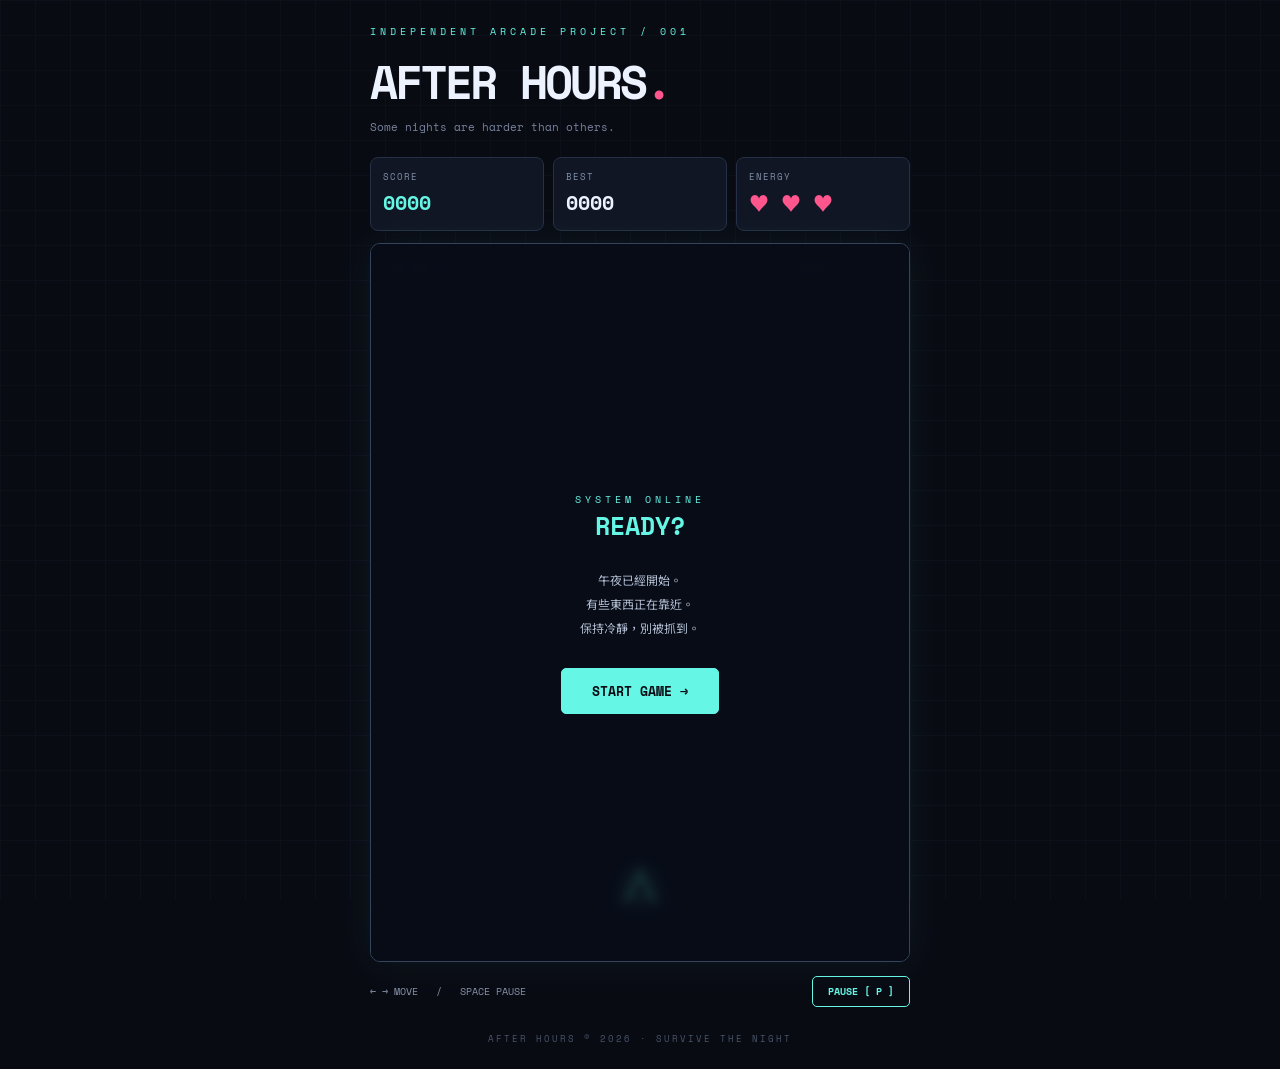
==== index.html @ e8868172 "Add files via upload" ====
<!DOCTYPE html>
<html lang="zh-TW">
<head>
<meta charset="UTF-8">
<meta name="viewport" content="width=device-width, initial-scale=1.0">
<title>AFTER HOURS</title>
<style>
@import url('https://fonts.googleapis.com/css2?family=Space+Mono:wght@400;700&family=Noto+Sans+TC:wght@400;700;900&display=swap');

:root {
  --bg: #090b13;
  --panel: #111624;
  --cyan: #66f6e5;
  --pink: #ff568e;
  --white: #edf2ff;
}

* { box-sizing: border-box; }

body {
  margin: 0;
  min-height: 100vh;
  background: var(--bg);
  color: var(--white);
  font-family: 'Space Mono', 'Noto Sans TC', monospace;
  display: flex;
  justify-content: center;
  align-items: center;
  overflow-x: hidden;
}

body::before {
  content: "";
  position: fixed;
  inset: 0;
  pointer-events: none;
  opacity: .15;
  background-image: linear-gradient(#26334a 1px, transparent 1px),
    linear-gradient(90deg, #26334a 1px, transparent 1px);
  background-size: 35px 35px;
}

.app {
  width: min(94%, 540px);
  padding: 24px 0;
  position: relative;
}

header { margin-bottom: 22px; }

.eyebrow {
  color: var(--cyan);
  font-size: 10px;
  letter-spacing: 4px;
}

h1 {
  font-size: clamp(30px, 8vw, 46px);
  margin: 8px 0 3px;
  letter-spacing: -3px;
}

.subtitle {
  color: #77839d;
  font-size: 11px;
}

.stats {
  display: grid;
  grid-template-columns: 1fr 1fr 1fr;
  gap: 9px;
  margin-bottom: 12px;
}

.stat {
  background: var(--panel);
  border: 1px solid #253047;
  padding: 12px;
  border-radius: 8px;
}

.stat small {
  display: block;
  color: #8190a8;
  font-size: 9px;
  letter-spacing: 1px;
}

.stat strong {
  display: block;
  font-size: 20px;
  margin-top: 5px;
}

#score { color: var(--cyan); }
#lives { color: var(--pink); }

.game-wrap {
  position: relative;
  border: 1px solid #35445d;
  border-radius: 10px;
  overflow: hidden;
  background: #0b1020;
  box-shadow: 0 0 40px #66f6e511;
}

canvas {
  display: block;
  width: 100%;
  height: auto;
  touch-action: none;
}

.overlay {
  position: absolute;
  inset: 0;
  background: #080c16dd;
  display: flex;
  flex-direction: column;
  align-items: center;
  justify-content: center;
  text-align: center;
  padding: 25px;
  backdrop-filter: blur(5px);
}

.overlay.hidden { display: none; }

.overlay h2 {
  font-size: 25px;
  margin: 0 0 12px;
  color: var(--cyan);
}

.overlay p {
  font-family: 'Noto Sans TC', sans-serif;
  font-size: 12px;
  line-height: 2;
  color: #b4bfd3;
  max-width: 300px;
}

button {
  border: 1px solid var(--cyan);
  color: var(--bg);
  background: var(--cyan);
  padding: 12px 30px;
  margin-top: 16px;
  border-radius: 5px;
  font-family: inherit;
  font-weight: bold;
  cursor: pointer;
  transition: .2s;
}

button:hover {
  background: transparent;
  color: var(--cyan);
}

.controls {
  display: flex;
  justify-content: space-between;
  align-items: center;
  margin-top: 14px;
  color: #8793a9;
  font-size: 10px;
}

#pause {
  margin: 0;
  padding: 7px 15px;
  font-size: 10px;
  background: transparent;
  color: var(--cyan);
}

.mobile-controls {
  display: none;
  gap: 12px;
  margin-top: 15px;
  justify-content: center;
}

.mobile-controls button {
  width: 75px;
  height: 48px;
  margin: 0;
  padding: 0;
  font-size: 20px;
  background: #151d2c;
  color: var(--cyan);
}

footer {
  text-align: center;
  color: #49546b;
  font-size: 9px;
  margin-top: 25px;
  letter-spacing: 2px;
}

@media(max-width: 600px) {
  .mobile-controls { display: flex; }
  .controls { font-size: 9px; }
}
</style>
</head>
<body>

<main class="app">
  <header>
    <div class="eyebrow">INDEPENDENT ARCADE PROJECT / 001</div>
    <h1>AFTER HOURS<span style="color:var(--pink)">.</span></h1>
    <div class="subtitle">Some nights are harder than others.</div>
  </header>

  <section class="stats">
    <div class="stat">
      <small>SCORE</small>
      <strong id="score">0000</strong>
    </div>
    <div class="stat">
      <small>BEST</small>
      <strong id="best">0000</strong>
    </div>
    <div class="stat">
      <small>ENERGY</small>
      <strong id="lives">♥ ♥ ♥</strong>
    </div>
  </section>

  <div class="game-wrap">
    <canvas id="game" width="480" height="640"></canvas>

    <div class="overlay" id="overlay">
      <div class="eyebrow">SYSTEM ONLINE</div>
      <h2 id="overlayTitle">READY?</h2>
      <p id="overlayText">
        午夜已經開始。<br>
        有些東西正在靠近。<br>
        保持冷靜，別被抓到。
      </p>
      <button id="startBtn">START GAME →</button>
    </div>
  </div>

  <div class="controls">
    <span>← → MOVE &nbsp; / &nbsp; SPACE PAUSE</span>
    <button id="pause">PAUSE [ P ]</button>
  </div>

  <div class="mobile-controls">
    <button id="left">←</button>
    <button id="right">→</button>
  </div>

  <footer>AFTER HOURS © 2026 · SURVIVE THE NIGHT</footer>
</main>

<script>
const canvas = document.getElementById("game");
const ctx = canvas.getContext("2d");

const W = canvas.width;
const H = canvas.height;

const $ = id => document.getElementById(id);

let player, objects, particles, score, lives;
let running = false;
let paused = false;
let gameOver = false;
let frame = 0;
let difficulty = 1;
let keys = {};
let lastTime = 0;
let animationId = null;

let best = Number(localStorage.getItem("afterHoursBest") || 0);
$("best").textContent = String(best).padStart(4, "0");

function reset() {
  player = {
    x: W / 2 - 17,
    y: H - 85,
    w: 34,
    h: 34,
    speed: 6
  };

  objects = [];
  particles = [];
  score = 0;
  lives = 3;
  frame = 0;
  difficulty = 1;
  gameOver = false;

  updateStats();
}

function updateStats() {
  $("score").textContent = String(score).padStart(4, "0");
  $("lives").textContent = "♥ ".repeat(lives).trim() || "—";
}

function random(min, max) {
  return Math.random() * (max - min) + min;
}

function spawn() {
  const size = random(18, 38);

  objects.push({
    x: random(5, W - size - 5),
    y: -size,
    w: size,
    h: size,
    speed: random(2.5, 4.5) * difficulty,
    type: Math.random() < 0.17 ? "good" : "bad",
    rotation: random(0, Math.PI * 2),
    spin: random(-0.04, 0.04)
  });
}

function drawBackground() {
  ctx.fillStyle = "#0b1020";
  ctx.fillRect(0, 0, W, H);

  // Stars
  for (let i = 0; i < 60; i++) {
    const x = (i * 97) % W;
    const y = (i * 173 + frame * 0.35) % H;

    ctx.fillStyle = i % 3 === 0 ? "#66f6e566" : "#ffffff30";
    ctx.fillRect(x, y, 2, 2);
  }

  // Horizon
  ctx.strokeStyle = "#26344e";
  ctx.lineWidth = 1;
  ctx.beginPath();
  ctx.moveTo(0, H - 48);
  ctx.lineTo(W, H - 48);
  ctx.stroke();

  ctx.fillStyle = "#26344e";
  ctx.font = "10px monospace";
  ctx.fillText("SECTOR 07", 15, 25);
  ctx.fillText("NIGHT " + Math.floor(frame / 600 + 1), W - 100, 25);
}

function drawPlayer() {
  const x = player.x;
  const y = player.y;

  ctx.save();
  ctx.shadowBlur = 20;
  ctx.shadowColor = "#66f6e5";

  ctx.fillStyle = "#66f6e5";
  ctx.beginPath();
  ctx.moveTo(x + player.w / 2, y);
  ctx.lineTo(x + player.w, y + player.h);
  ctx.lineTo(x + player.w / 2, y + player.h - 9);
  ctx.lineTo(x, y + player.h);
  ctx.closePath();
  ctx.fill();

  ctx.shadowBlur = 0;
  ctx.fillStyle = "#0b1020";
  ctx.fillRect(x + 13, y + 18, 8, 7);

  ctx.restore();
}

function drawObjects() {
  for (const o of objects) {
    ctx.save();
    ctx.translate(o.x + o.w / 2, o.y + o.h / 2);
    ctx.rotate(o.rotation);

    if (o.type === "good") {
      ctx.shadowBlur = 18;
      ctx.shadowColor = "#66f6e5";
      ctx.fillStyle = "#66f6e5";
      ctx.fillRect(-o.w / 2, -o.h / 2, o.w, o.h);
      ctx.fillStyle = "#0b1020";
      ctx.font = "bold 16px monospace";
      ctx.textAlign = "center";
      ctx.textBaseline = "middle";
      ctx.fillText("+", 0, 0);
    } else {
      ctx.shadowBlur = 15;
      ctx.shadowColor = "#ff568e";
      ctx.fillStyle = "#ff568e";
      ctx.beginPath();
      ctx.moveTo(0, -o.h / 2);
      ctx.lineTo(o.w / 2, 0);
      ctx.lineTo(0, o.h / 2);
      ctx.lineTo(-o.w / 2, 0);
      ctx.closePath();
      ctx.fill();
    }

    ctx.restore();
  }
}

function collision(a, b) {
  const padding = 5;
  return (
    a.x + padding < b.x + b.w &&
    a.x + a.w - padding > b.x &&
    a.y + padding < b.y + b.h &&
    a.y + a.h - padding > b.y
  );
}

function burst(x, y, color) {
  for (let i = 0; i < 12; i++) {
    particles.push({
      x, y,
      vx: random(-3, 3),
      vy: random(-3, 3),
      life: 30,
      color
    });
  }
}

function drawParticles() {
  for (let i = particles.length - 1; i >= 0; i--) {
    const p = particles[i];

    p.x += p.vx;
    p.y += p.vy;
    p.life--;

    ctx.globalAlpha = Math.max(0, p.life / 30);
    ctx.fillStyle = p.color;
    ctx.fillRect(p.x, p.y, 4, 4);
    ctx.globalAlpha = 1;

    if (p.life <= 0) particles.splice(i, 1);
  }
}

function endGame() {
  running = false;
  gameOver = true;

  if (score > best) {
    best = score;
    localStorage.setItem("afterHoursBest", best);
    $("best").textContent = String(best).padStart(4, "0");
  }

  $("overlayTitle").textContent = "NIGHT OVER";
  $("overlayText").innerHTML =
    `FINAL SCORE: <strong style="color:#66f6e5">${score}</strong><br>
     ${score >= best ? "A new record has been recorded." : "The night remembers everything."}`;

  $("startBtn").textContent = "TRY AGAIN →";
  $("overlay").classList.remove("hidden");
}

function update() {
  if (!running || paused) return;

  frame++;
  difficulty = 1 + Math.min(frame / 1800, 2.5);

  if (keys.ArrowLeft || keys.a) {
    player.x -= player.speed;
  }

  if (keys.ArrowRight || keys.d) {
    player.x += player.speed;
  }

  player.x = Math.max(0, Math.min(W - player.w, player.x));

  const spawnRate = Math.max(16, 48 - Math.floor(difficulty * 8));
  if (frame % spawnRate === 0) spawn();

  for (let i = objects.length - 1; i >= 0; i--) {
    const o = objects[i];

    o.y += o.speed;
    o.rotation += o.spin;

    if (collision(player, o)) {
      burst(o.x + o.w / 2, o.y + o.h / 2,
        o.type === "good" ? "#66f6e5" : "#ff568e");

      if (o.type === "good") {
        score += 50;
      } else {
        lives--;
      }

      objects.splice(i, 1);
      updateStats();

      if (lives <= 0) {
        endGame();
        return;
      }
      continue;
    }

    if (o.y > H + 50) {
      objects.splice(i, 1);
      if (o.type === "bad") score += 10;
      updateStats();
    }
  }
}

function render() {
  drawBackground();
  drawObjects();
  drawPlayer();
  drawParticles();
}

function loop(timestamp) {
  if (!running) return;

  const dt = Math.min(timestamp - lastTime, 40);
  lastTime = timestamp;

  // Frame-based game with stable refresh behavior
  if (!paused && dt >= 0) update();
  render();

  animationId = requestAnimationFrame(loop);
}

function start() {
  cancelAnimationFrame(animationId);
  reset();

  running = true;
  paused = false;

  $("pause").textContent = "PAUSE [ P ]";
  $("overlay").classList.add("hidden");

  lastTime = performance.now();
  animationId = requestAnimationFrame(loop);
}

function togglePause() {
  if (!running || gameOver) return;

  paused = !paused;
  $("pause").textContent = paused ? "RESUME [ P ]" : "PAUSE [ P ]";

  if (paused) {
    $("overlayTitle").textContent = "PAUSED";
    $("overlayText").textContent = "Take a breath. The night can wait.";
    $("startBtn").textContent = "RESUME →";
    $("overlay").classList.remove("hidden");
  } else {
    $("overlay").classList.add("hidden");
  }
}

$("startBtn").addEventListener("click", () => {
  if (paused && !gameOver) {
    paused = false;
    $("pause").textContent = "PAUSE [ P ]";
    $("overlay").classList.add("hidden");
  } else {
    start();
  }
});

$("pause").addEventListener("click", togglePause);

document.addEventListener("keydown", e => {
  if (["ArrowLeft", "ArrowRight", " "].includes(e.key)) {
    e.preventDefault();
  }

  keys[e.key] = true;

  if (e.key === " " || e.key.toLowerCase() === "p") {
    if (!e.repeat) togglePause();
  }
});

document.addEventListener("keyup", e => {
  keys[e.key] = false;
});

function mobileMove(key, value) {
  keys[key] = value;
}

$("left").addEventListener("pointerdown", () => mobileMove("ArrowLeft", true));
$("left").addEventListener("pointerup", () => mobileMove("ArrowLeft", false));
$("left").addEventListener("pointerleave", () => mobileMove("ArrowLeft", false));
$("left").addEventListener("pointercancel", () => mobileMove("ArrowLeft", false));

$("right").addEventListener("pointerdown", () => mobileMove("ArrowRight", true));
$("right").addEventListener("pointerup", () => mobileMove("ArrowRight", false));
$("right").addEventListener("pointerleave", () => mobileMove("ArrowRight", false));
$("right").addEventListener("pointercancel", () => mobileMove("ArrowRight", false));

let pointerDown = false;

canvas.addEventListener("pointerdown", e => {
  pointerDown = true;
  canvas.setPointerCapture(e.pointerId);
  moveToPointer(e);
});

canvas.addEventListener("pointermove", e => {
  if (pointerDown && running && !paused) moveToPointer(e);
});

canvas.addEventListener("pointerup", () => pointerDown = false);
canvas.addEventListener("pointercancel", () => pointerDown = false);

function moveToPointer(e) {
  const rect = canvas.getBoundingClientRect();
  const x = (e.clientX - rect.left) / rect.width * W;
  player.x = Math.max(0, Math.min(W - player.w, x - player.w / 2));
}

// Initial screen
reset();
render();
</script>
</body>
</html>
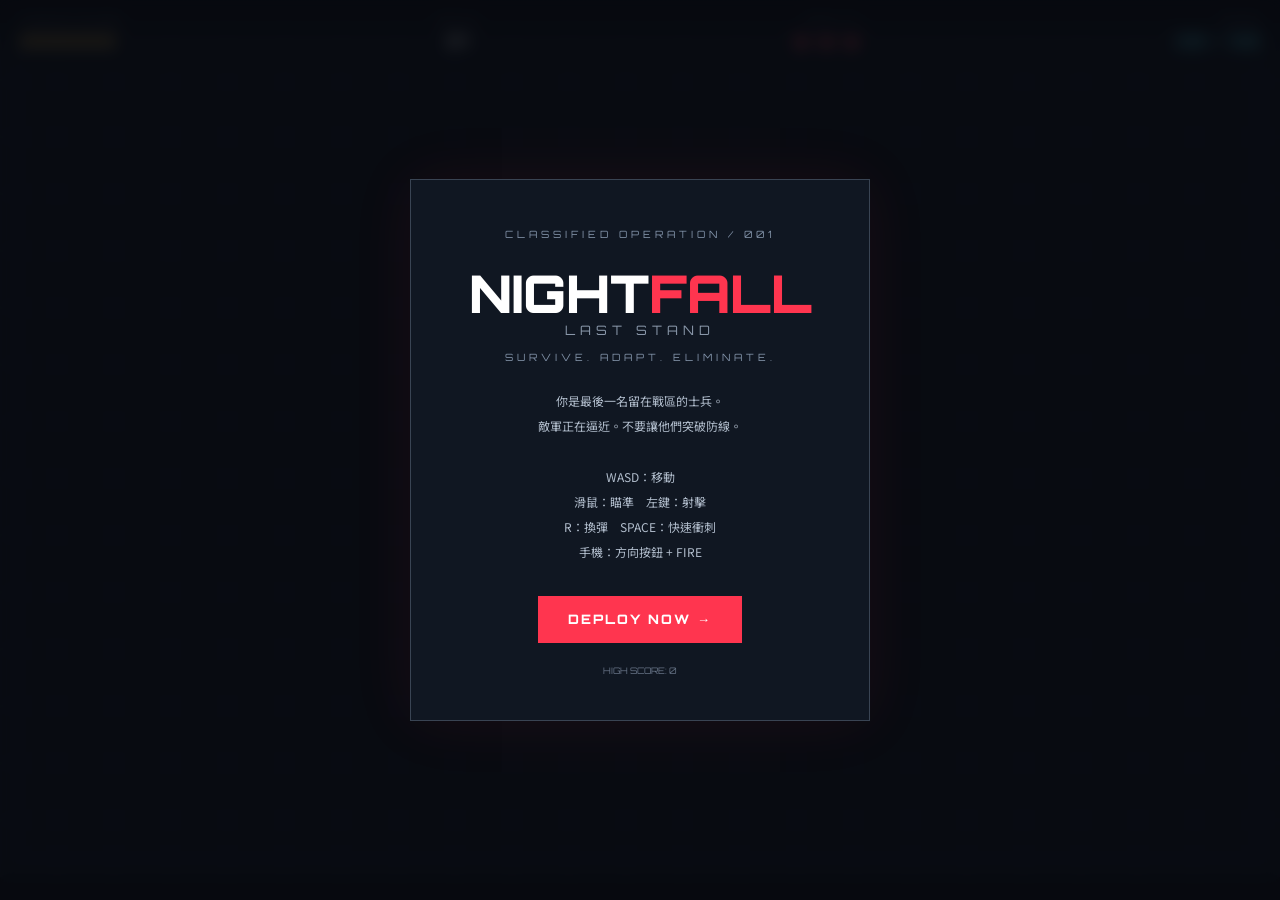
==== commit 758c5061: "Update print statement from 'Hello' to 'Goodbye'" ====
--- a/index.html
+++ b/index.html
@@ -3,639 +3,770 @@
 <html lang="zh-TW">
 <head>
 <meta charset="UTF-8">
-<meta name="viewport" content="width=device-width, initial-scale=1.0">
-<title>AFTER HOURS</title>
+<meta name="viewport" content="width=device-width, initial-scale=1, maximum-scale=1, user-scalable=no">
+<title>NIGHTFALL: LAST STAND</title>
 <style>
-@import url('https://fonts.googleapis.com/css2?family=Space+Mono:wght@400;700&family=Noto+Sans+TC:wght@400;700;900&display=swap');
+@import url('https://fonts.googleapis.com/css2?family=Orbitron:wght@400;600;800;900&family=Noto+Sans+TC:wght@400;700;900&display=swap');
 
 :root {
-  --bg: #090b13;
-  --panel: #111624;
-  --cyan: #66f6e5;
-  --pink: #ff568e;
-  --white: #edf2ff;
-}
-
-* { box-sizing: border-box; }
-
+  --red:#ff354f;
+  --gold:#ffc857;
+  --cyan:#55eaff;
+  --bg:#090c12;
+}
+* {box-sizing:border-box}
 body {
-  margin: 0;
-  min-height: 100vh;
-  background: var(--bg);
-  color: var(--white);
-  font-family: 'Space Mono', 'Noto Sans TC', monospace;
-  display: flex;
-  justify-content: center;
-  align-items: center;
-  overflow-x: hidden;
-}
-
-body::before {
-  content: "";
-  position: fixed;
-  inset: 0;
-  pointer-events: none;
-  opacity: .15;
-  background-image: linear-gradient(#26334a 1px, transparent 1px),
-    linear-gradient(90deg, #26334a 1px, transparent 1px);
-  background-size: 35px 35px;
-}
-
-.app {
-  width: min(94%, 540px);
-  padding: 24px 0;
-  position: relative;
-}
-
-header { margin-bottom: 22px; }
-
-.eyebrow {
-  color: var(--cyan);
-  font-size: 10px;
-  letter-spacing: 4px;
-}
-
-h1 {
-  font-size: clamp(30px, 8vw, 46px);
-  margin: 8px 0 3px;
-  letter-spacing: -3px;
-}
-
-.subtitle {
-  color: #77839d;
-  font-size: 11px;
-}
-
-.stats {
-  display: grid;
-  grid-template-columns: 1fr 1fr 1fr;
-  gap: 9px;
-  margin-bottom: 12px;
-}
-
-.stat {
-  background: var(--panel);
-  border: 1px solid #253047;
-  padding: 12px;
-  border-radius: 8px;
-}
-
-.stat small {
-  display: block;
-  color: #8190a8;
-  font-size: 9px;
-  letter-spacing: 1px;
-}
-
-.stat strong {
-  display: block;
-  font-size: 20px;
-  margin-top: 5px;
-}
-
-#score { color: var(--cyan); }
-#lives { color: var(--pink); }
-
-.game-wrap {
-  position: relative;
-  border: 1px solid #35445d;
-  border-radius: 10px;
-  overflow: hidden;
-  background: #0b1020;
-  box-shadow: 0 0 40px #66f6e511;
-}
-
+  margin:0;background:var(--bg);color:white;
+  font-family:Orbitron,'Noto Sans TC',sans-serif;
+  overflow:hidden;user-select:none;
+}
+#game {
+  position:relative;width:100vw;height:100dvh;
+  display:flex;align-items:center;justify-content:center;
+}
 canvas {
-  display: block;
-  width: 100%;
-  height: auto;
-  touch-action: none;
-}
-
-.overlay {
-  position: absolute;
-  inset: 0;
-  background: #080c16dd;
-  display: flex;
-  flex-direction: column;
-  align-items: center;
-  justify-content: center;
-  text-align: center;
-  padding: 25px;
-  backdrop-filter: blur(5px);
-}
-
-.overlay.hidden { display: none; }
-
-.overlay h2 {
-  font-size: 25px;
-  margin: 0 0 12px;
-  color: var(--cyan);
-}
-
-.overlay p {
-  font-family: 'Noto Sans TC', sans-serif;
-  font-size: 12px;
-  line-height: 2;
-  color: #b4bfd3;
-  max-width: 300px;
-}
-
+  width:min(100vw,150vh);
+  height:auto;max-height:100dvh;
+  aspect-ratio:3/2;
+  background:#111923;
+  cursor:crosshair;
+  touch-action:none;
+}
+#hud {
+  position:absolute;top:0;left:50%;
+  transform:translateX(-50%);
+  width:min(100vw,150vh);
+  padding:14px 20px;
+  display:flex;justify-content:space-between;
+  pointer-events:none;
+  background:linear-gradient(#080b12dd,transparent);
+}
+.hudbox {display:flex;flex-direction:column;gap:4px}
+.hudbox small {font-size:9px;color:#8997a9;letter-spacing:2px}
+.hudbox strong {font-size:19px}
+#score {color:var(--gold)}
+#health {color:#ff526a}
+#ammo {color:var(--cyan)}
+#bossbar {
+  display:none;position:absolute;top:85px;left:50%;
+  transform:translateX(-50%);width:min(60%,450px);
+}
+#bossbar small {font-size:10px;color:var(--red)}
+.bar {height:8px;background:#30313b;margin-top:6px}
+#bossfill {height:100%;background:var(--red);width:100%;transition:width .1s}
+#toast {
+  position:absolute;top:24%;left:50%;transform:translateX(-50%);
+  font-size:clamp(16px,3vw,25px);font-weight:900;
+  color:var(--gold);text-shadow:0 0 20px #ffb52d;
+  pointer-events:none;text-align:center;white-space:nowrap;
+}
+#overlay {
+  position:absolute;inset:0;display:flex;
+  align-items:center;justify-content:center;
+  background:#070a10dd;backdrop-filter:blur(8px);
+  padding:20px;
+}
+#overlay.hidden {display:none}
+.panel {
+  width:min(460px,95%);text-align:center;
+  border:1px solid #394453;background:#101722;
+  padding:35px 25px;box-shadow:0 0 60px #ff354f13;
+}
+.logo {font-size:clamp(28px,7vw,52px);font-weight:900;line-height:1.1}
+.logo span {color:var(--red)}
+.tag {color:#8293a9;font-size:10px;letter-spacing:4px;margin:13px 0 25px}
+.desc {
+  font-family:'Noto Sans TC',sans-serif;
+  color:#b1bdcc;font-size:12px;line-height:2.1;
+}
 button {
-  border: 1px solid var(--cyan);
-  color: var(--bg);
-  background: var(--cyan);
-  padding: 12px 30px;
-  margin-top: 16px;
-  border-radius: 5px;
-  font-family: inherit;
-  font-weight: bold;
-  cursor: pointer;
-  transition: .2s;
-}
-
-button:hover {
-  background: transparent;
-  color: var(--cyan);
-}
-
-.controls {
-  display: flex;
-  justify-content: space-between;
-  align-items: center;
-  margin-top: 14px;
-  color: #8793a9;
-  font-size: 10px;
-}
-
-#pause {
-  margin: 0;
-  padding: 7px 15px;
-  font-size: 10px;
-  background: transparent;
-  color: var(--cyan);
-}
-
-.mobile-controls {
-  display: none;
-  gap: 12px;
-  margin-top: 15px;
-  justify-content: center;
-}
-
-.mobile-controls button {
-  width: 75px;
-  height: 48px;
-  margin: 0;
-  padding: 0;
-  font-size: 20px;
-  background: #151d2c;
-  color: var(--cyan);
-}
-
-footer {
-  text-align: center;
-  color: #49546b;
-  font-size: 9px;
-  margin-top: 25px;
-  letter-spacing: 2px;
-}
-
-@media(max-width: 600px) {
-  .mobile-controls { display: flex; }
-  .controls { font-size: 9px; }
+  background:var(--red);color:white;border:0;
+  padding:15px 30px;margin-top:20px;
+  font:800 13px Orbitron;letter-spacing:2px;
+  cursor:pointer;transition:.2s;
+}
+button:hover {background:white;color:#111;transform:scale(1.04)}
+#touch {
+  display:none;position:absolute;bottom:18px;
+  left:0;right:0;justify-content:space-between;
+  padding:0 22px;pointer-events:none;
+}
+.pad {display:grid;grid-template-columns:repeat(3,44px);gap:4px;pointer-events:auto}
+.pad button,.fire {
+  width:44px;height:44px;padding:0;margin:0;
+  background:#263342cc;border:1px solid #647386;
+  color:white;font-size:17px;touch-action:none;
+}
+.fire {width:66px;height:66px;border-radius:50%;background:#e52d49cc}
+@media(pointer:coarse) {
+  #touch {display:flex}
+  canvas {cursor:default}
 }
 </style>
 </head>
 <body>
-
-<main class="app">
-  <header>
-    <div class="eyebrow">INDEPENDENT ARCADE PROJECT / 001</div>
-    <h1>AFTER HOURS<span style="color:var(--pink)">.</span></h1>
-    <div class="subtitle">Some nights are harder than others.</div>
-  </header>
-
-  <section class="stats">
-    <div class="stat">
-      <small>SCORE</small>
-      <strong id="score">0000</strong>
-    </div>
-    <div class="stat">
-      <small>BEST</small>
-      <strong id="best">0000</strong>
-    </div>
-    <div class="stat">
-      <small>ENERGY</small>
-      <strong id="lives">♥ ♥ ♥</strong>
-    </div>
-  </section>
-
-  <div class="game-wrap">
-    <canvas id="game" width="480" height="640"></canvas>
-
-    <div class="overlay" id="overlay">
-      <div class="eyebrow">SYSTEM ONLINE</div>
-      <h2 id="overlayTitle">READY?</h2>
-      <p id="overlayText">
-        午夜已經開始。<br>
-        有些東西正在靠近。<br>
-        保持冷靜，別被抓到。
-      </p>
-      <button id="startBtn">START GAME →</button>
-    </div>
+<div id="game">
+<canvas id="c" width="900" height="600"></canvas>
+
+<div id="hud">
+  <div class="hudbox">
+    <small>MISSION SCORE</small>
+    <strong id="score">000000</strong>
   </div>
-
-  <div class="controls">
-    <span>← → MOVE &nbsp; / &nbsp; SPACE PAUSE</span>
-    <button id="pause">PAUSE [ P ]</button>
+  <div class="hudbox" style="text-align:center">
+    <small>WAVE</small>
+    <strong id="wave">01</strong>
   </div>
-
-  <div class="mobile-controls">
-    <button id="left">←</button>
-    <button id="right">→</button>
+  <div class="hudbox" style="text-align:right">
+    <small>HEALTH</small>
+    <strong id="health">♥ ♥ ♥</strong>
   </div>
-
-  <footer>AFTER HOURS © 2026 · SURVIVE THE NIGHT</footer>
-</main>
+  <div class="hudbox" style="text-align:right">
+    <small>AMMO</small>
+    <strong id="ammo">30 / 30</strong>
+  </div>
+</div>
+
+<div id="bossbar">
+  <small id="bossname">BOSS</small>
+  <div class="bar"><div id="bossfill"></div></div>
+</div>
+<div id="toast"></div>
+
+<div id="touch">
+  <div class="pad">
+    <span></span><button data-key="w">▲</button><span></span>
+    <button data-key="a">◀</button><button data-key="s">▼</button><button data-key="d">▶</button>
+  </div>
+  <button class="fire" id="fire">FIRE</button>
+</div>
+
+<div id="overlay">
+  <div class="panel">
+    <div class="tag">CLASSIFIED OPERATION / 001</div>
+    <div class="logo">NIGHT<span>FALL</span></div>
+    <div style="font-size:13px;letter-spacing:5px;color:#8997a9">LAST STAND</div>
+    <div class="tag">SURVIVE. ADAPT. ELIMINATE.</div>
+    <p class="desc">
+      你是最後一名留在戰區的士兵。<br>
+      敵軍正在逼近。不要讓他們突破防線。<br><br>
+      WASD：移動<br>
+      滑鼠：瞄準　左鍵：射擊<br>
+      R：換彈　SPACE：快速衝刺<br>
+      手機：方向按鈕 + FIRE
+    </p>
+    <button id="start">DEPLOY NOW →</button>
+    <p style="font-size:9px;color:#677487;margin-top:22px">
+      HIGH SCORE: <span id="best">0</span>
+    </p>
+  </div>
+</div>
+</div>
 
 <script>
-const canvas = document.getElementById("game");
-const ctx = canvas.getContext("2d");
-
-const W = canvas.width;
-const H = canvas.height;
-
-const $ = id => document.getElementById(id);
-
-let player, objects, particles, score, lives;
-let running = false;
-let paused = false;
-let gameOver = false;
-let frame = 0;
-let difficulty = 1;
-let keys = {};
-let lastTime = 0;
-let animationId = null;
-
-let best = Number(localStorage.getItem("afterHoursBest") || 0);
-$("best").textContent = String(best).padStart(4, "0");
-
-function reset() {
-  player = {
-    x: W / 2 - 17,
-    y: H - 85,
-    w: 34,
-    h: 34,
-    speed: 6
+const canvas=document.getElementById('c');
+const ctx=canvas.getContext('2d');
+const W=900,H=600;
+const $=id=>document.getElementById(id);
+
+let player,enemies,bullets,ebullets,particles,pickups;
+let score=0,wave=1,kills=0,health=3;
+let ammo=30,maxAmmo=30;
+let running=false,paused=false;
+let keys={},mouse={x:450,y:300,down:false};
+let frame=0,spawnTimer=0,reloadTimer=0;
+let dashTimer=0,dashCooldown=0;
+let shake=0,combo=0,comboTimer=0;
+let boss=null;
+let best=Number(localStorage.getItem('nightfallBest')||0);
+let last=0,raf=0;
+
+$('best').textContent=best;
+
+function rand(a,b){return Math.random()*(b-a)+a}
+function dist(a,b){return Math.hypot(a.x-b.x,a.y-b.y)}
+function clamp(v,a,b){return Math.max(a,Math.min(b,v))}
+
+function say(text){
+  $('toast').textContent=text;
+  $('toast').style.opacity=1;
+  toastTime=100;
+}
+let toastTime=0;
+
+function reset(){
+  player={x:450,y:300,r:15,speed:3.5,angle:0,inv:0};
+  enemies=[];bullets=[];ebullets=[];particles=[];pickups=[];
+  score=0;wave=1;kills=0;health=3;
+  ammo=30;frame=0;spawnTimer=0;
+  reloadTimer=0;dashTimer=0;dashCooldown=0;
+  shake=0;combo=0;comboTimer=0;boss=null;
+  updateHUD();
+}
+
+function updateHUD(){
+  $('score').textContent=String(score).padStart(6,'0');
+  $('wave').textContent=String(wave).padStart(2,'0');
+  $('health').textContent='♥ '.repeat(health).trim()||'—';
+  $('ammo').textContent=reloadTimer>0?'RELOADING':ammo+' / '+maxAmmo;
+  $('bossbar').style.display=boss?'block':'none';
+  if(boss){
+    $('bossfill').style.width=(boss.hp/boss.maxHp*100)+'%';
+  }
+}
+
+function spawnEnemy(){
+  if(enemies.length>16)return;
+
+  const side=Math.floor(rand(0,4));
+  let x=side===0?-30:side===1?930:rand(0,900);
+  let y=side===2?-30:side===3?630:rand(0,600);
+
+  const roll=Math.random();
+  let type=roll<.55?'runner':roll<.82?'shooter':'tank';
+  if(wave===1)type=roll<.75?'runner':'tank';
+
+  const stats={
+    runner:{hp:2,speed:1.5+wave*.09,r:13,color:'#ff5367',score:100},
+    shooter:{hp:3,speed:.9+wave*.05,r:16,color:'#c47bff',score:150},
+    tank:{hp:7,speed:.55+wave*.03,r:22,color:'#ffac45',score:250}
+  }[type];
+
+  enemies.push({
+    x,y,type,...stats,maxHp:stats.hp,
+    cooldown:rand(50,110),hit:0
+  });
+}
+
+function spawnBoss(){
+  boss={
+    x:450,y:-80,r:38,
+    hp:100+wave*20,
+    maxHp:100+wave*20,
+    speed:1.1+wave*.04,
+    cooldown:65,
+    phase:0
   };
-
-  objects = [];
-  particles = [];
-  score = 0;
-  lives = 3;
-  frame = 0;
-  difficulty = 1;
-  gameOver = false;
-
-  updateStats();
-}
-
-function updateStats() {
-  $("score").textContent = String(score).padStart(4, "0");
-  $("lives").textContent = "♥ ".repeat(lives).trim() || "—";
-}
-
-function random(min, max) {
-  return Math.random() * (max - min) + min;
-}
-
-function spawn() {
-  const size = random(18, 38);
-
-  objects.push({
-    x: random(5, W - size - 5),
-    y: -size,
-    w: size,
-    h: size,
-    speed: random(2.5, 4.5) * difficulty,
-    type: Math.random() < 0.17 ? "good" : "bad",
-    rotation: random(0, Math.PI * 2),
-    spin: random(-0.04, 0.04)
+  say('WARNING: BOSS INCOMING');
+  updateHUD();
+}
+
+function shoot(){
+  if(!running||paused||reloadTimer>0||ammo<=0)return;
+  if(frame-lastShot<8)return;
+  lastShot=frame;
+  ammo--;
+
+  const a=player.angle;
+  const spread=rand(-.035,.035);
+  const speed=11;
+
+  bullets.push({
+    x:player.x+Math.cos(a)*23,
+    y:player.y+Math.sin(a)*23,
+    vx:Math.cos(a+spread)*speed,
+    vy:Math.sin(a+spread)*speed,
+    life:65,damage:1
   });
-}
-
-function drawBackground() {
-  ctx.fillStyle = "#0b1020";
-  ctx.fillRect(0, 0, W, H);
-
-  // Stars
-  for (let i = 0; i < 60; i++) {
-    const x = (i * 97) % W;
-    const y = (i * 173 + frame * 0.35) % H;
-
-    ctx.fillStyle = i % 3 === 0 ? "#66f6e566" : "#ffffff30";
-    ctx.fillRect(x, y, 2, 2);
-  }
-
-  // Horizon
-  ctx.strokeStyle = "#26344e";
-  ctx.lineWidth = 1;
+
+  burst(player.x+Math.cos(a)*23,player.y+Math.sin(a)*23,'#ffe2a1',2);
+  shake=Math.max(shake,1.5);
+  updateHUD();
+}
+let lastShot=-100;
+
+function reload(){
+  if(ammo===maxAmmo||reloadTimer>0||!running)return;
+  reloadTimer=65;
+  updateHUD();
+}
+
+function dash(){
+  if(!running||dashCooldown>0)return;
+  dashTimer=12;
+  dashCooldown=110;
+  player.inv=17;
+  burst(player.x,player.y,'#55eaff',12);
+}
+
+function burst(x,y,color,n=8){
+  for(let i=0;i<n;i++){
+    const a=rand(0,Math.PI*2),s=rand(1,5);
+    particles.push({
+      x,y,vx:Math.cos(a)*s,vy:Math.sin(a)*s,
+      life:rand(12,30),max:30,color,size:rand(2,5)
+    });
+  }
+}
+
+function damagePlayer(){
+  if(player.inv>0)return;
+  health--;
+  player.inv=75;
+  shake=13;
+  burst(player.x,player.y,'#ff354f',24);
+  updateHUD();
+  if(health<=0)gameOver();
+}
+
+function gameOver(){
+  running=false;
+  best=Math.max(best,score);
+  localStorage.setItem('nightfallBest',best);
+  $('best').textContent=best;
+  $('overlay').classList.remove('hidden');
+  document.querySelector('.logo').innerHTML='MISSION <span>FAILED</span>';
+  document.querySelector('.tag').textContent='OPERATION TERMINATED';
+  document.querySelector('.desc').innerHTML=
+    `FINAL SCORE: <b style="color:#ffc857">${score}</b><br>
+    WAVES SURVIVED: ${wave}<br>
+    ELIMINATIONS: ${kills}<br><br>
+    戰場不會等待任何人。`;
+  $('start').textContent='REDEPLOY →';
+}
+
+function update(){
+  if(!running||paused)return;
+  frame++;
+
+  if(toastTime>0){
+    toastTime--;
+    if(toastTime===0)$('toast').style.opacity=0;
+  }
+
+  if(player.inv>0)player.inv--;
+  if(dashTimer>0)dashTimer--;
+  if(dashCooldown>0)dashCooldown--;
+  if(reloadTimer>0){
+    reloadTimer--;
+    if(reloadTimer===0){
+      ammo=maxAmmo;
+      updateHUD();
+    }
+  }
+  if(comboTimer>0)comboTimer--;
+  else combo=0;
+
+  // Player movement
+  let dx=(keys.d||keys.ArrowRight?1:0)-(keys.a||keys.ArrowLeft?1:0);
+  let dy=(keys.s||keys.ArrowDown?1:0)-(keys.w||keys.ArrowUp?1:0);
+  let len=Math.hypot(dx,dy)||1;
+  let speed=player.speed*(dashTimer>0?3.5:1);
+
+  player.x=clamp(player.x+dx/len*speed,18,W-18);
+  player.y=clamp(player.y+dy/len*speed,18,H-18);
+
+  player.angle=Math.atan2(mouse.y-player.y,mouse.x-player.x);
+
+  if(mouse.down)shoot();
+
+  // Wave system
+  if(!boss){
+    spawnTimer--;
+    if(spawnTimer<=0){
+      spawnEnemy();
+      spawnTimer=Math.max(18,75-wave*5);
+    }
+
+    if(kills>=wave*8){
+      wave++;
+      say('WAVE '+wave+' INCOMING');
+      spawnTimer=45;
+      if(wave%5===0)spawnBoss();
+      updateHUD();
+    }
+  }
+
+  // Enemy AI
+  for(let i=enemies.length-1;i>=0;i--){
+    const e=enemies[i];
+    const a=Math.atan2(player.y-e.y,player.x-e.x);
+    const d=dist(e,player);
+
+    if(e.hit>0)e.hit--;
+
+    if(e.type==='shooter'){
+      if(d>210){
+        e.x+=Math.cos(a)*e.speed;
+        e.y+=Math.sin(a)*e.speed;
+      }else if(d<150){
+        e.x-=Math.cos(a)*e.speed;
+        e.y-=Math.sin(a)*e.speed;
+      }
+
+      e.cooldown--;
+      if(e.cooldown<=0){
+        const aa=Math.atan2(player.y-e.y,player.x-e.x);
+        ebullets.push({
+          x:e.x,y:e.y,
+          vx:Math.cos(aa)*3.2,
+          vy:Math.sin(aa)*3.2,
+          r:6,damage:1
+        });
+        e.cooldown=100;
+      }
+    }else{
+      e.x+=Math.cos(a)*e.speed;
+      e.y+=Math.sin(a)*e.speed;
+    }
+
+    if(d<e.r+player.r){
+      damagePlayer();
+      e.x-=Math.cos(a)*35;
+      e.y-=Math.sin(a)*35;
+    }
+  }
+
+  // Boss AI
+  if(boss){
+    const b=boss;
+    b.phase+=.025;
+    if(b.y<100)b.y+=1.3;
+    else{
+      b.x=450+Math.sin(b.phase)*240;
+      b.cooldown--;
+      if(b.cooldown<=0){
+        for(let i=0;i<12;i++){
+          const a=i*Math.PI/6+b.phase;
+          ebullets.push({
+            x:b.x,y:b.y,
+            vx:Math.cos(a)*3.3,
+            vy:Math.sin(a)*3.3,
+            r:7,damage:1
+          });
+        }
+        b.cooldown=75;
+      }
+    }
+    if(dist(b,player)<b.r+player.r)damagePlayer();
+  }
+
+  // Player bullets
+  for(let i=bullets.length-1;i>=0;i--){
+    const b=bullets[i];
+    b.x+=b.vx;b.y+=b.vy;b.life--;
+
+    let hit=false;
+    for(let j=enemies.length-1;j>=0;j--){
+      const e=enemies[j];
+      if(Math.hypot(b.x-e.x,b.y-e.y)<e.r+4){
+        e.hp-=b.damage;e.hit=5;hit=true;
+        burst(b.x,b.y,'#ffcf91',3);
+        if(e.hp<=0){
+          score+=e.score;kills++;combo++;comboTimer=110;
+          if(combo>=3)score+=combo*10;
+          burst(e.x,e.y,e.color,16);
+          if(Math.random()<.13)pickups.push({
+            x:e.x,y:e.y,type:Math.random()<.5?'health':'ammo',life:500
+          });
+          enemies.splice(j,1);
+        }
+        break;
+      }
+    }
+
+    if(!hit&&boss&&Math.hypot(b.x-boss.x,b.y-boss.y)<boss.r+5){
+      boss.hp-=b.damage;hit=true;
+      if(boss.hp<=0){
+        score+=2000+wave*100;
+        burst(boss.x,boss.y,'#ff354f',70);
+        boss=null;
+        say('BOSS ELIMINATED + BONUS');
+      }
+    }
+
+    if(hit||b.life<=0||b.x<0||b.x>W||b.y<0||b.y>H)
+      bullets.splice(i,1);
+  }
+
+  // Enemy bullets
+  for(let i=ebullets.length-1;i>=0;i--){
+    const b=ebullets[i];
+    b.x+=b.vx;b.y+=b.vy;
+    if(Math.hypot(b.x-player.x,b.y-player.y)<b.r+player.r){
+      damagePlayer();
+      ebullets.splice(i,1);
+    }else if(b.x<0||b.x>W||b.y<0||b.y>H){
+      ebullets.splice(i,1);
+    }
+  }
+
+  // Pickups
+  for(let i=pickups.length-1;i>=0;i--){
+    const p=pickups[i];p.life--;
+    if(dist(p,player)<28){
+      if(p.type==='health'){
+        health=Math.min(3,health+1);
+        say('HEALTH RESTORED');
+      }else{
+        ammo=maxAmmo;
+        say('AMMO REFILLED');
+      }
+      burst(p.x,p.y,'#55eaff',12);
+      pickups.splice(i,1);
+      updateHUD();
+    }else if(p.life<=0)pickups.splice(i,1);
+  }
+
+  // Particles
+  for(let i=particles.length-1;i>=0;i--){
+    const p=particles[i];
+    p.x+=p.vx;p.y+=p.vy;
+    p.vx*=.96;p.vy*=.96;p.life--;
+    if(p.life<=0)particles.splice(i,1);
+  }
+
+  shake*=.86;
+  updateHUD();
+}
+
+function draw(){
+  ctx.save();
+  if(shake>0.3)ctx.translate(rand(-shake,shake),rand(-shake,shake));
+
+  ctx.fillStyle='#111923';
+  ctx.fillRect(-20,-20,W+40,H+40);
+
+  // Grid
+  ctx.strokeStyle='#1b2936';
+  ctx.lineWidth=1;
+  for(let x=0;x<W;x+=40){
+    ctx.beginPath();ctx.moveTo(x,0);ctx.lineTo(x,H);ctx.stroke();
+  }
+  for(let y=0;y<H;y+=40){
+    ctx.beginPath();ctx.moveTo(0,y);ctx.lineTo(W,y);ctx.stroke();
+  }
+
+  // Decorative floor
+  ctx.strokeStyle='#34404c';
+  ctx.strokeRect(12,12,W-24,H-24);
+
+  // Pickups
+  for(const p of pickups){
+    ctx.save();
+    ctx.shadowBlur=15;ctx.shadowColor='#55eaff';
+    ctx.fillStyle=p.type==='health'?'#ff5367':'#55eaff';
+    ctx.fillRect(p.x-11,p.y-11,22,22);
+    ctx.shadowBlur=0;
+    ctx.fillStyle='#101923';
+    ctx.font='bold 15px Arial';
+    ctx.textAlign='center';ctx.textBaseline='middle';
+    ctx.fillText(p.type==='health'?'♥':'A',p.x,p.y);
+    ctx.restore();
+  }
+
+  // Player bullets
+  for(const b of bullets){
+    ctx.fillStyle='#ffe4a5';
+    ctx.shadowBlur=12;ctx.shadowColor='#ffc857';
+    ctx.beginPath();ctx.arc(b.x,b.y,4,0,Math.PI*2);ctx.fill();
+    ctx.shadowBlur=0;
+  }
+
+  // Enemy bullets
+  for(const b of ebullets){
+    ctx.fillStyle='#d58cff';
+    ctx.shadowBlur=12;ctx.shadowColor='#c47bff';
+    ctx.beginPath();ctx.arc(b.x,b.y,b.r,0,Math.PI*2);ctx.fill();
+    ctx.shadowBlur=0;
+  }
+
+  // Enemies
+  for(const e of enemies){
+    ctx.save();
+    ctx.translate(e.x,e.y);
+    ctx.shadowBlur=14;ctx.shadowColor=e.color;
+    ctx.fillStyle=e.hit>0?'white':e.color;
+
+    if(e.type==='runner'){
+      ctx.beginPath();
+      ctx.moveTo(0,-e.r);ctx.lineTo(e.r,e.r);
+      ctx.lineTo(-e.r,e.r);ctx.closePath();ctx.fill();
+    }else if(e.type==='shooter'){
+      ctx.rotate(Math.PI/4);
+      ctx.fillRect(-e.r*.8,-e.r*.8,e.r*1.6,e.r*1.6);
+    }else{
+      ctx.fillRect(-e.r,-e.r,e.r*2,e.r*2);
+      ctx.strokeStyle='#fff';ctx.strokeRect(-e.r*.55,-e.r*.55,e.r*1.1,e.r*1.1);
+    }
+    ctx.shadowBlur=0;
+    ctx.restore();
+
+    if(e.hp<e.maxHp){
+      ctx.fillStyle='#333';
+      ctx.fillRect(e.x-e.r,e.y-e.r-9,e.r*2,3);
+      ctx.fillStyle='#fff';
+      ctx.fillRect(e.x-e.r,e.y-e.r-9,e.r*2*e.hp/e.maxHp,3);
+    }
+  }
+
+  // Boss
+  if(boss){
+    const b=boss;
+    ctx.save();
+    ctx.translate(b.x,b.y);
+    ctx.rotate(b.phase);
+    ctx.shadowBlur=30;ctx.shadowColor='#ff354f';
+    ctx.fillStyle='#a92040';
+    ctx.beginPath();
+    for(let i=0;i<12;i++){
+      const a=i*Math.PI/6;
+      const r=i%2===0?b.r:b.r*.7;
+      if(i===0)ctx.moveTo(Math.cos(a)*r,Math.sin(a)*r);
+      else ctx.lineTo(Math.cos(a)*r,Math.sin(a)*r);
+    }
+    ctx.closePath();ctx.fill();
+    ctx.fillStyle='#fff';
+    ctx.beginPath();ctx.arc(0,0,9,0,Math.PI*2);ctx.fill();
+    ctx.restore();
+  }
+
+  // Player
+  if(player){
+    ctx.save();
+    ctx.translate(player.x,player.y);
+    ctx.rotate(player.angle);
+
+    if(player.inv>0&&Math.floor(frame/5)%2===0)ctx.globalAlpha=.3;
+
+    ctx.shadowBlur=18;ctx.shadowColor='#55eaff';
+    ctx.fillStyle='#55eaff';
+    ctx.beginPath();ctx.arc(0,0,15,0,Math.PI*2);ctx.fill();
+
+    ctx.fillStyle='#17313c';
+    ctx.fillRect(-7,-8,15,16);
+
+    // Gun
+    ctx.fillStyle='#d8faff';
+    ctx.fillRect(5,-4,24,8);
+    ctx.fillStyle='#54717e';
+    ctx.fillRect(17,-3,15,6);
+
+    ctx.restore();
+
+    // Dash indicator
+    if(dashCooldown>0){
+      ctx.strokeStyle='#55eaff66';
+      ctx.lineWidth=3;
+      ctx.beginPath();
+      ctx.arc(player.x,player.y,22,-Math.PI/2,
+        -Math.PI/2+Math.PI*2*(1-dashCooldown/110));
+      ctx.stroke();
+    }
+  }
+
+  // Particles
+  for(const p of particles){
+    ctx.globalAlpha=Math.max(0,p.life/p.max);
+    ctx.fillStyle=p.color;
+    ctx.fillRect(p.x,p.y,p.size,p.size);
+  }
+  ctx.globalAlpha=1;
+
+  // Aim reticle
+  ctx.strokeStyle='#ffffff88';
+  ctx.lineWidth=1;
   ctx.beginPath();
-  ctx.moveTo(0, H - 48);
-  ctx.lineTo(W, H - 48);
+  ctx.arc(mouse.x,mouse.y,8,0,Math.PI*2);
+  ctx.moveTo(mouse.x-13,mouse.y);ctx.lineTo(mouse.x+13,mouse.y);
+  ctx.moveTo(mouse.x,mouse.y-13);ctx.lineTo(mouse.x,mouse.y+13);
   ctx.stroke();
 
-  ctx.fillStyle = "#26344e";
-  ctx.font = "10px monospace";
-  ctx.fillText("SECTOR 07", 15, 25);
-  ctx.fillText("NIGHT " + Math.floor(frame / 600 + 1), W - 100, 25);
-}
-
-function drawPlayer() {
-  const x = player.x;
-  const y = player.y;
-
-  ctx.save();
-  ctx.shadowBlur = 20;
-  ctx.shadowColor = "#66f6e5";
-
-  ctx.fillStyle = "#66f6e5";
-  ctx.beginPath();
-  ctx.moveTo(x + player.w / 2, y);
-  ctx.lineTo(x + player.w, y + player.h);
-  ctx.lineTo(x + player.w / 2, y + player.h - 9);
-  ctx.lineTo(x, y + player.h);
-  ctx.closePath();
-  ctx.fill();
-
-  ctx.shadowBlur = 0;
-  ctx.fillStyle = "#0b1020";
-  ctx.fillRect(x + 13, y + 18, 8, 7);
+  // Reload display
+  if(reloadTimer>0){
+    ctx.fillStyle='white';
+    ctx.font='bold 14px Orbitron';
+    ctx.textAlign='center';
+    ctx.fillText('RELOADING...',450,530);
+  }
+
+  if(combo>=3){
+    ctx.fillStyle='#ffc857';
+    ctx.font='bold 16px Orbitron';
+    ctx.textAlign='right';
+    ctx.fillText('COMBO x'+combo,870,560);
+  }
 
   ctx.restore();
 }
 
-function drawObjects() {
-  for (const o of objects) {
-    ctx.save();
-    ctx.translate(o.x + o.w / 2, o.y + o.h / 2);
-    ctx.rotate(o.rotation);
-
-    if (o.type === "good") {
-      ctx.shadowBlur = 18;
-      ctx.shadowColor = "#66f6e5";
-      ctx.fillStyle = "#66f6e5";
-      ctx.fillRect(-o.w / 2, -o.h / 2, o.w, o.h);
-      ctx.fillStyle = "#0b1020";
-      ctx.font = "bold 16px monospace";
-      ctx.textAlign = "center";
-      ctx.textBaseline = "middle";
-      ctx.fillText("+", 0, 0);
-    } else {
-      ctx.shadowBlur = 15;
-      ctx.shadowColor = "#ff568e";
-      ctx.fillStyle = "#ff568e";
-      ctx.beginPath();
-      ctx.moveTo(0, -o.h / 2);
-      ctx.lineTo(o.w / 2, 0);
-      ctx.lineTo(0, o.h / 2);
-      ctx.lineTo(-o.w / 2, 0);
-      ctx.closePath();
-      ctx.fill();
-    }
-
-    ctx.restore();
-  }
-}
-
-function collision(a, b) {
-  const padding = 5;
-  return (
-    a.x + padding < b.x + b.w &&
-    a.x + a.w - padding > b.x &&
-    a.y + padding < b.y + b.h &&
-    a.y + a.h - padding > b.y
-  );
-}
-
-function burst(x, y, color) {
-  for (let i = 0; i < 12; i++) {
-    particles.push({
-      x, y,
-      vx: random(-3, 3),
-      vy: random(-3, 3),
-      life: 30,
-      color
-    });
-  }
-}
-
-function drawParticles() {
-  for (let i = particles.length - 1; i >= 0; i--) {
-    const p = particles[i];
-
-    p.x += p.vx;
-    p.y += p.vy;
-    p.life--;
-
-    ctx.globalAlpha = Math.max(0, p.life / 30);
-    ctx.fillStyle = p.color;
-    ctx.fillRect(p.x, p.y, 4, 4);
-    ctx.globalAlpha = 1;
-
-    if (p.life <= 0) particles.splice(i, 1);
-  }
-}
-
-function endGame() {
-  running = false;
-  gameOver = true;
-
-  if (score > best) {
-    best = score;
-    localStorage.setItem("afterHoursBest", best);
-    $("best").textContent = String(best).padStart(4, "0");
-  }
-
-  $("overlayTitle").textContent = "NIGHT OVER";
-  $("overlayText").innerHTML =
-    `FINAL SCORE: <strong style="color:#66f6e5">${score}</strong><br>
-     ${score >= best ? "A new record has been recorded." : "The night remembers everything."}`;
-
-  $("startBtn").textContent = "TRY AGAIN →";
-  $("overlay").classList.remove("hidden");
-}
-
-function update() {
-  if (!running || paused) return;
-
-  frame++;
-  difficulty = 1 + Math.min(frame / 1800, 2.5);
-
-  if (keys.ArrowLeft || keys.a) {
-    player.x -= player.speed;
-  }
-
-  if (keys.ArrowRight || keys.d) {
-    player.x += player.speed;
-  }
-
-  player.x = Math.max(0, Math.min(W - player.w, player.x));
-
-  const spawnRate = Math.max(16, 48 - Math.floor(difficulty * 8));
-  if (frame % spawnRate === 0) spawn();
-
-  for (let i = objects.length - 1; i >= 0; i--) {
-    const o = objects[i];
-
-    o.y += o.speed;
-    o.rotation += o.spin;
-
-    if (collision(player, o)) {
-      burst(o.x + o.w / 2, o.y + o.h / 2,
-        o.type === "good" ? "#66f6e5" : "#ff568e");
-
-      if (o.type === "good") {
-        score += 50;
-      } else {
-        lives--;
-      }
-
-      objects.splice(i, 1);
-      updateStats();
-
-      if (lives <= 0) {
-        endGame();
-        return;
-      }
-      continue;
-    }
-
-    if (o.y > H + 50) {
-      objects.splice(i, 1);
-      if (o.type === "bad") score += 10;
-      updateStats();
-    }
-  }
-}
-
-function render() {
-  drawBackground();
-  drawObjects();
-  drawPlayer();
-  drawParticles();
-}
-
-function loop(timestamp) {
-  if (!running) return;
-
-  const dt = Math.min(timestamp - lastTime, 40);
-  lastTime = timestamp;
-
-  // Frame-based game with stable refresh behavior
-  if (!paused && dt >= 0) update();
-  render();
-
-  animationId = requestAnimationFrame(loop);
-}
-
-function start() {
-  cancelAnimationFrame(animationId);
+function loop(t){
+  if(!running)return;
+  const dt=Math.min((t-last)/16.67,2);
+  last=t;
+
+  // Stable simulation across refresh rates
+  accumulator+=dt;
+  while(accumulator>=1){
+    update();
+    accumulator--;
+  }
+  draw();
+  raf=requestAnimationFrame(loop);
+}
+let accumulator=0;
+
+function start(){
+  cancelAnimationFrame(raf);
   reset();
-
-  running = true;
-  paused = false;
-
-  $("pause").textContent = "PAUSE [ P ]";
-  $("overlay").classList.add("hidden");
-
-  lastTime = performance.now();
-  animationId = requestAnimationFrame(loop);
-}
-
-function togglePause() {
-  if (!running || gameOver) return;
-
-  paused = !paused;
-  $("pause").textContent = paused ? "RESUME [ P ]" : "PAUSE [ P ]";
-
-  if (paused) {
-    $("overlayTitle").textContent = "PAUSED";
-    $("overlayText").textContent = "Take a breath. The night can wait.";
-    $("startBtn").textContent = "RESUME →";
-    $("overlay").classList.remove("hidden");
-  } else {
-    $("overlay").classList.add("hidden");
-  }
-}
-
-$("startBtn").addEventListener("click", () => {
-  if (paused && !gameOver) {
-    paused = false;
-    $("pause").textContent = "PAUSE [ P ]";
-    $("overlay").classList.add("hidden");
-  } else {
-    start();
-  }
+  document.querySelector('.logo').innerHTML='NIGHT<span>FALL</span>';
+  document.querySelector('.tag').textContent='CLASSIFIED OPERATION / 001';
+  document.querySelector('.desc').innerHTML=
+    '你是最後一名留在戰區的士兵。<br>敵軍正在逼近。不要讓他們突破防線。<br><br>WASD：移動<br>滑鼠：瞄準　左鍵：射擊<br>R：換彈　SPACE：快速衝刺<br>手機：方向按鈕 + FIRE';
+  $('start').textContent='DEPLOY NOW →';
+  $('overlay').classList.add('hidden');
+
+  running=true;paused=false;
+  last=performance.now();accumulator=0;
+  raf=requestAnimationFrame(loop);
+}
+
+$('start').addEventListener('click',start);
+
+function pointer(e){
+  const r=canvas.getBoundingClientRect();
+  mouse.x=(e.clientX-r.left)/r.width*W;
+  mouse.y=(e.clientY-r.top)/r.height*H;
+}
+canvas.addEventListener('pointermove',pointer);
+canvas.addEventListener('pointerdown',e=>{
+  pointer(e);mouse.down=true;
 });
-
-$("pause").addEventListener("click", togglePause);
-
-document.addEventListener("keydown", e => {
-  if (["ArrowLeft", "ArrowRight", " "].includes(e.key)) {
+window.addEventListener('pointerup',()=>mouse.down=false);
+
+window.addEventListener('keydown',e=>{
+  const k=e.key.toLowerCase();
+  keys[k]=true;
+  if([' ','arrowup','arrowdown','arrowleft','arrowright'].includes(k))
     e.preventDefault();
-  }
-
-  keys[e.key] = true;
-
-  if (e.key === " " || e.key.toLowerCase() === "p") {
-    if (!e.repeat) togglePause();
-  }
+  if(k==='r')reload();
+  if(k===' '&&!e.repeat)dash();
 });
-
-document.addEventListener("keyup", e => {
-  keys[e.key] = false;
+window.addEventListener('keyup',e=>keys[e.key.toLowerCase()]=false);
+window.addEventListener('blur',()=>{
+  keys={};mouse.down=false;
 });
 
-function mobileMove(key, value) {
-  keys[key] = value;
-}
-
-$("left").addEventListener("pointerdown", () => mobileMove("ArrowLeft", true));
-$("left").addEventListener("pointerup", () => mobileMove("ArrowLeft", false));
-$("left").addEventListener("pointerleave", () => mobileMove("ArrowLeft", false));
-$("left").addEventListener("pointercancel", () => mobileMove("ArrowLeft", false));
-
-$("right").addEventListener("pointerdown", () => mobileMove("ArrowRight", true));
-$("right").addEventListener("pointerup", () => mobileMove("ArrowRight", false));
-$("right").addEventListener("pointerleave", () => mobileMove("ArrowRight", false));
-$("right").addEventListener("pointercancel", () => mobileMove("ArrowRight", false));
-
-let pointerDown = false;
-
-canvas.addEventListener("pointerdown", e => {
-  pointerDown = true;
-  canvas.setPointerCapture(e.pointerId);
-  moveToPointer(e);
+document.querySelectorAll('[data-key]').forEach(btn=>{
+  const k=btn.dataset.key;
+  btn.addEventListener('pointerdown',e=>{
+    e.preventDefault();keys[k]=true;
+  });
+  ['pointerup','pointerleave','pointercancel'].forEach(ev=>{
+    btn.addEventListener(ev,()=>keys[k]=false);
+  });
 });
 
-canvas.addEventListener("pointermove", e => {
-  if (pointerDown && running && !paused) moveToPointer(e);
+$('fire').addEventListener('pointerdown',e=>{
+  e.preventDefault();mouse.down=true;
 });
-
-canvas.addEventListener("pointerup", () => pointerDown = false);
-canvas.addEventListener("pointercancel", () => pointerDown = false);
-
-function moveToPointer(e) {
-  const rect = canvas.getBoundingClientRect();
-  const x = (e.clientX - rect.left) / rect.width * W;
-  player.x = Math.max(0, Math.min(W - player.w, x - player.w / 2));
-}
+['pointerup','pointerleave','pointercancel'].forEach(ev=>{
+  $('fire').addEventListener(ev,()=>mouse.down=false);
+});
 
 // Initial screen
 reset();
-render();
+draw();
 </script>
 </body>
 </html>
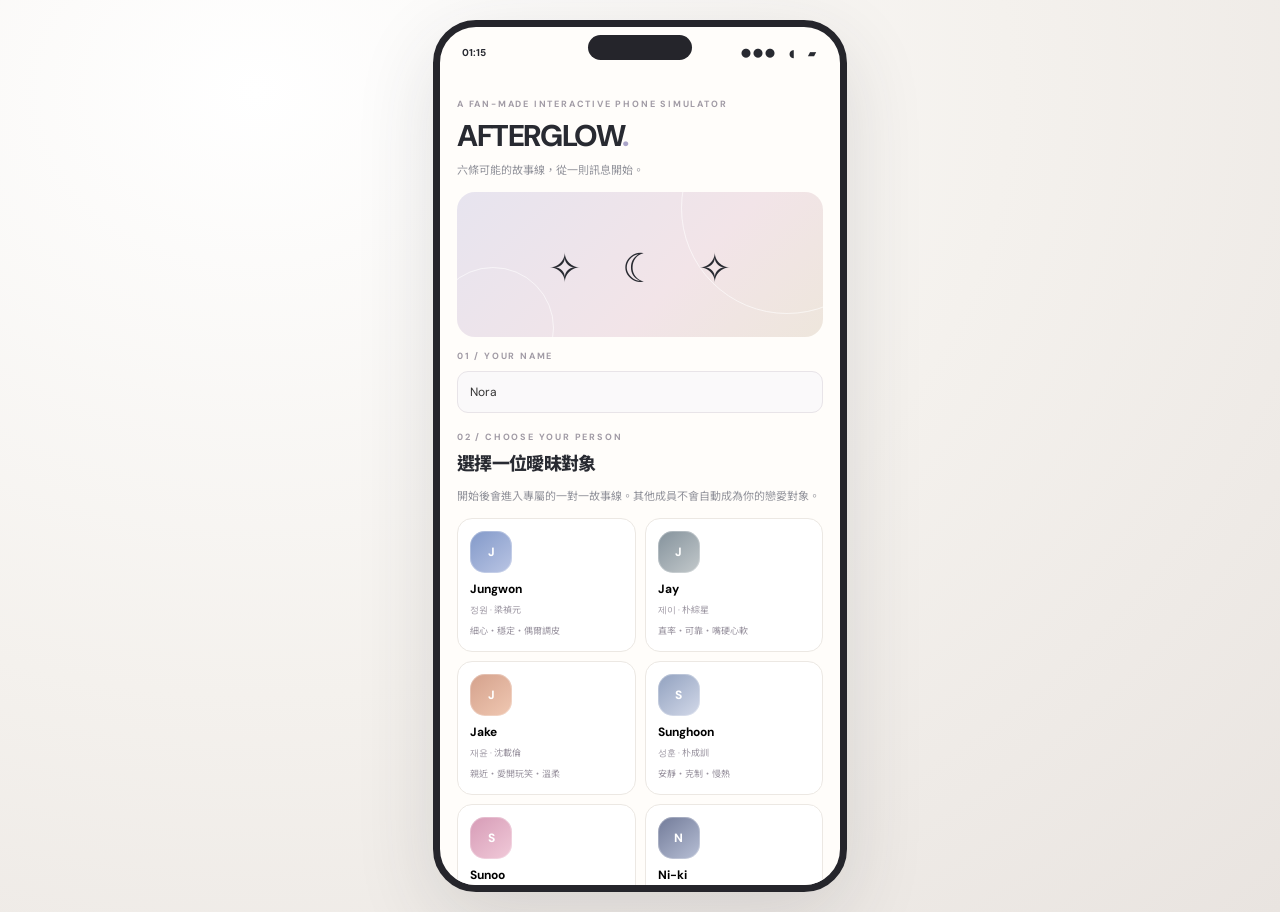
==== commit 0e5ee4e4: "Build AFTERGLOW interactive ENHYPEN phone story simulator" ====
--- a/index.html
+++ b/index.html
@@ -1,772 +1,183 @@
-
-<!DOCTYPE html>
-<html lang="zh-TW">
-<head>
-<meta charset="UTF-8">
-<meta name="viewport" content="width=device-width, initial-scale=1, maximum-scale=1, user-scalable=no">
-<title>NIGHTFALL: LAST STAND</title>
-<style>
-@import url('https://fonts.googleapis.com/css2?family=Orbitron:wght@400;600;800;900&family=Noto+Sans+TC:wght@400;700;900&display=swap');
-
-:root {
-  --red:#ff354f;
-  --gold:#ffc857;
-  --cyan:#55eaff;
-  --bg:#090c12;
-}
-* {box-sizing:border-box}
-body {
-  margin:0;background:var(--bg);color:white;
-  font-family:Orbitron,'Noto Sans TC',sans-serif;
-  overflow:hidden;user-select:none;
-}
-#game {
-  position:relative;width:100vw;height:100dvh;
-  display:flex;align-items:center;justify-content:center;
-}
-canvas {
-  width:min(100vw,150vh);
-  height:auto;max-height:100dvh;
-  aspect-ratio:3/2;
-  background:#111923;
-  cursor:crosshair;
-  touch-action:none;
-}
-#hud {
-  position:absolute;top:0;left:50%;
-  transform:translateX(-50%);
-  width:min(100vw,150vh);
-  padding:14px 20px;
-  display:flex;justify-content:space-between;
-  pointer-events:none;
-  background:linear-gradient(#080b12dd,transparent);
-}
-.hudbox {display:flex;flex-direction:column;gap:4px}
-.hudbox small {font-size:9px;color:#8997a9;letter-spacing:2px}
-.hudbox strong {font-size:19px}
-#score {color:var(--gold)}
-#health {color:#ff526a}
-#ammo {color:var(--cyan)}
-#bossbar {
-  display:none;position:absolute;top:85px;left:50%;
-  transform:translateX(-50%);width:min(60%,450px);
-}
-#bossbar small {font-size:10px;color:var(--red)}
-.bar {height:8px;background:#30313b;margin-top:6px}
-#bossfill {height:100%;background:var(--red);width:100%;transition:width .1s}
-#toast {
-  position:absolute;top:24%;left:50%;transform:translateX(-50%);
-  font-size:clamp(16px,3vw,25px);font-weight:900;
-  color:var(--gold);text-shadow:0 0 20px #ffb52d;
-  pointer-events:none;text-align:center;white-space:nowrap;
-}
-#overlay {
-  position:absolute;inset:0;display:flex;
-  align-items:center;justify-content:center;
-  background:#070a10dd;backdrop-filter:blur(8px);
-  padding:20px;
-}
-#overlay.hidden {display:none}
-.panel {
-  width:min(460px,95%);text-align:center;
-  border:1px solid #394453;background:#101722;
-  padding:35px 25px;box-shadow:0 0 60px #ff354f13;
-}
-.logo {font-size:clamp(28px,7vw,52px);font-weight:900;line-height:1.1}
-.logo span {color:var(--red)}
-.tag {color:#8293a9;font-size:10px;letter-spacing:4px;margin:13px 0 25px}
-.desc {
-  font-family:'Noto Sans TC',sans-serif;
-  color:#b1bdcc;font-size:12px;line-height:2.1;
-}
-button {
-  background:var(--red);color:white;border:0;
-  padding:15px 30px;margin-top:20px;
-  font:800 13px Orbitron;letter-spacing:2px;
-  cursor:pointer;transition:.2s;
-}
-button:hover {background:white;color:#111;transform:scale(1.04)}
-#touch {
-  display:none;position:absolute;bottom:18px;
-  left:0;right:0;justify-content:space-between;
-  padding:0 22px;pointer-events:none;
-}
-.pad {display:grid;grid-template-columns:repeat(3,44px);gap:4px;pointer-events:auto}
-.pad button,.fire {
-  width:44px;height:44px;padding:0;margin:0;
-  background:#263342cc;border:1px solid #647386;
-  color:white;font-size:17px;touch-action:none;
-}
-.fire {width:66px;height:66px;border-radius:50%;background:#e52d49cc}
-@media(pointer:coarse) {
-  #touch {display:flex}
-  canvas {cursor:default}
-}
-</style>
-</head>
-<body>
-<div id="game">
-<canvas id="c" width="900" height="600"></canvas>
-
-<div id="hud">
-  <div class="hudbox">
-    <small>MISSION SCORE</small>
-    <strong id="score">000000</strong>
-  </div>
-  <div class="hudbox" style="text-align:center">
-    <small>WAVE</small>
-    <strong id="wave">01</strong>
-  </div>
-  <div class="hudbox" style="text-align:right">
-    <small>HEALTH</small>
-    <strong id="health">♥ ♥ ♥</strong>
-  </div>
-  <div class="hudbox" style="text-align:right">
-    <small>AMMO</small>
-    <strong id="ammo">30 / 30</strong>
-  </div>
-</div>
-
-<div id="bossbar">
-  <small id="bossname">BOSS</small>
-  <div class="bar"><div id="bossfill"></div></div>
-</div>
-<div id="toast"></div>
-
-<div id="touch">
-  <div class="pad">
-    <span></span><button data-key="w">▲</button><span></span>
-    <button data-key="a">◀</button><button data-key="s">▼</button><button data-key="d">▶</button>
-  </div>
-  <button class="fire" id="fire">FIRE</button>
-</div>
-
-<div id="overlay">
-  <div class="panel">
-    <div class="tag">CLASSIFIED OPERATION / 001</div>
-    <div class="logo">NIGHT<span>FALL</span></div>
-    <div style="font-size:13px;letter-spacing:5px;color:#8997a9">LAST STAND</div>
-    <div class="tag">SURVIVE. ADAPT. ELIMINATE.</div>
-    <p class="desc">
-      你是最後一名留在戰區的士兵。<br>
-      敵軍正在逼近。不要讓他們突破防線。<br><br>
-      WASD：移動<br>
-      滑鼠：瞄準　左鍵：射擊<br>
-      R：換彈　SPACE：快速衝刺<br>
-      手機：方向按鈕 + FIRE
-    </p>
-    <button id="start">DEPLOY NOW →</button>
-    <p style="font-size:9px;color:#677487;margin-top:22px">
-      HIGH SCORE: <span id="best">0</span>
-    </p>
-  </div>
-</div>
-</div>
-
-<script>
-const canvas=document.getElementById('c');
-const ctx=canvas.getContext('2d');
-const W=900,H=600;
-const $=id=>document.getElementById(id);
-
-let player,enemies,bullets,ebullets,particles,pickups;
-let score=0,wave=1,kills=0,health=3;
-let ammo=30,maxAmmo=30;
-let running=false,paused=false;
-let keys={},mouse={x:450,y:300,down:false};
-let frame=0,spawnTimer=0,reloadTimer=0;
-let dashTimer=0,dashCooldown=0;
-let shake=0,combo=0,comboTimer=0;
-let boss=null;
-let best=Number(localStorage.getItem('nightfallBest')||0);
-let last=0,raf=0;
-
-$('best').textContent=best;
-
-function rand(a,b){return Math.random()*(b-a)+a}
-function dist(a,b){return Math.hypot(a.x-b.x,a.y-b.y)}
-function clamp(v,a,b){return Math.max(a,Math.min(b,v))}
-
-function say(text){
-  $('toast').textContent=text;
-  $('toast').style.opacity=1;
-  toastTime=100;
-}
-let toastTime=0;
-
-function reset(){
-  player={x:450,y:300,r:15,speed:3.5,angle:0,inv:0};
-  enemies=[];bullets=[];ebullets=[];particles=[];pickups=[];
-  score=0;wave=1;kills=0;health=3;
-  ammo=30;frame=0;spawnTimer=0;
-  reloadTimer=0;dashTimer=0;dashCooldown=0;
-  shake=0;combo=0;comboTimer=0;boss=null;
-  updateHUD();
-}
-
-function updateHUD(){
-  $('score').textContent=String(score).padStart(6,'0');
-  $('wave').textContent=String(wave).padStart(2,'0');
-  $('health').textContent='♥ '.repeat(health).trim()||'—';
-  $('ammo').textContent=reloadTimer>0?'RELOADING':ammo+' / '+maxAmmo;
-  $('bossbar').style.display=boss?'block':'none';
-  if(boss){
-    $('bossfill').style.width=(boss.hp/boss.maxHp*100)+'%';
-  }
-}
-
-function spawnEnemy(){
-  if(enemies.length>16)return;
-
-  const side=Math.floor(rand(0,4));
-  let x=side===0?-30:side===1?930:rand(0,900);
-  let y=side===2?-30:side===3?630:rand(0,600);
-
-  const roll=Math.random();
-  let type=roll<.55?'runner':roll<.82?'shooter':'tank';
-  if(wave===1)type=roll<.75?'runner':'tank';
-
-  const stats={
-    runner:{hp:2,speed:1.5+wave*.09,r:13,color:'#ff5367',score:100},
-    shooter:{hp:3,speed:.9+wave*.05,r:16,color:'#c47bff',score:150},
-    tank:{hp:7,speed:.55+wave*.03,r:22,color:'#ffac45',score:250}
-  }[type];
-
-  enemies.push({
-    x,y,type,...stats,maxHp:stats.hp,
-    cooldown:rand(50,110),hit:0
-  });
-}
-
-function spawnBoss(){
-  boss={
-    x:450,y:-80,r:38,
-    hp:100+wave*20,
-    maxHp:100+wave*20,
-    speed:1.1+wave*.04,
-    cooldown:65,
-    phase:0
-  };
-  say('WARNING: BOSS INCOMING');
-  updateHUD();
-}
-
-function shoot(){
-  if(!running||paused||reloadTimer>0||ammo<=0)return;
-  if(frame-lastShot<8)return;
-  lastShot=frame;
-  ammo--;
-
-  const a=player.angle;
-  const spread=rand(-.035,.035);
-  const speed=11;
-
-  bullets.push({
-    x:player.x+Math.cos(a)*23,
-    y:player.y+Math.sin(a)*23,
-    vx:Math.cos(a+spread)*speed,
-    vy:Math.sin(a+spread)*speed,
-    life:65,damage:1
-  });
-
-  burst(player.x+Math.cos(a)*23,player.y+Math.sin(a)*23,'#ffe2a1',2);
-  shake=Math.max(shake,1.5);
-  updateHUD();
-}
-let lastShot=-100;
-
-function reload(){
-  if(ammo===maxAmmo||reloadTimer>0||!running)return;
-  reloadTimer=65;
-  updateHUD();
-}
-
-function dash(){
-  if(!running||dashCooldown>0)return;
-  dashTimer=12;
-  dashCooldown=110;
-  player.inv=17;
-  burst(player.x,player.y,'#55eaff',12);
-}
-
-function burst(x,y,color,n=8){
-  for(let i=0;i<n;i++){
-    const a=rand(0,Math.PI*2),s=rand(1,5);
-    particles.push({
-      x,y,vx:Math.cos(a)*s,vy:Math.sin(a)*s,
-      life:rand(12,30),max:30,color,size:rand(2,5)
-    });
-  }
-}
-
-function damagePlayer(){
-  if(player.inv>0)return;
-  health--;
-  player.inv=75;
-  shake=13;
-  burst(player.x,player.y,'#ff354f',24);
-  updateHUD();
-  if(health<=0)gameOver();
-}
-
-function gameOver(){
-  running=false;
-  best=Math.max(best,score);
-  localStorage.setItem('nightfallBest',best);
-  $('best').textContent=best;
-  $('overlay').classList.remove('hidden');
-  document.querySelector('.logo').innerHTML='MISSION <span>FAILED</span>';
-  document.querySelector('.tag').textContent='OPERATION TERMINATED';
-  document.querySelector('.desc').innerHTML=
-    `FINAL SCORE: <b style="color:#ffc857">${score}</b><br>
-    WAVES SURVIVED: ${wave}<br>
-    ELIMINATIONS: ${kills}<br><br>
-    戰場不會等待任何人。`;
-  $('start').textContent='REDEPLOY →';
-}
-
-function update(){
-  if(!running||paused)return;
-  frame++;
-
-  if(toastTime>0){
-    toastTime--;
-    if(toastTime===0)$('toast').style.opacity=0;
-  }
-
-  if(player.inv>0)player.inv--;
-  if(dashTimer>0)dashTimer--;
-  if(dashCooldown>0)dashCooldown--;
-  if(reloadTimer>0){
-    reloadTimer--;
-    if(reloadTimer===0){
-      ammo=maxAmmo;
-      updateHUD();
-    }
-  }
-  if(comboTimer>0)comboTimer--;
-  else combo=0;
-
-  // Player movement
-  let dx=(keys.d||keys.ArrowRight?1:0)-(keys.a||keys.ArrowLeft?1:0);
-  let dy=(keys.s||keys.ArrowDown?1:0)-(keys.w||keys.ArrowUp?1:0);
-  let len=Math.hypot(dx,dy)||1;
-  let speed=player.speed*(dashTimer>0?3.5:1);
-
-  player.x=clamp(player.x+dx/len*speed,18,W-18);
-  player.y=clamp(player.y+dy/len*speed,18,H-18);
-
-  player.angle=Math.atan2(mouse.y-player.y,mouse.x-player.x);
-
-  if(mouse.down)shoot();
-
-  // Wave system
-  if(!boss){
-    spawnTimer--;
-    if(spawnTimer<=0){
-      spawnEnemy();
-      spawnTimer=Math.max(18,75-wave*5);
-    }
-
-    if(kills>=wave*8){
-      wave++;
-      say('WAVE '+wave+' INCOMING');
-      spawnTimer=45;
-      if(wave%5===0)spawnBoss();
-      updateHUD();
-    }
-  }
-
-  // Enemy AI
-  for(let i=enemies.length-1;i>=0;i--){
-    const e=enemies[i];
-    const a=Math.atan2(player.y-e.y,player.x-e.x);
-    const d=dist(e,player);
-
-    if(e.hit>0)e.hit--;
-
-    if(e.type==='shooter'){
-      if(d>210){
-        e.x+=Math.cos(a)*e.speed;
-        e.y+=Math.sin(a)*e.speed;
-      }else if(d<150){
-        e.x-=Math.cos(a)*e.speed;
-        e.y-=Math.sin(a)*e.speed;
-      }
-
-      e.cooldown--;
-      if(e.cooldown<=0){
-        const aa=Math.atan2(player.y-e.y,player.x-e.x);
-        ebullets.push({
-          x:e.x,y:e.y,
-          vx:Math.cos(aa)*3.2,
-          vy:Math.sin(aa)*3.2,
-          r:6,damage:1
-        });
-        e.cooldown=100;
-      }
-    }else{
-      e.x+=Math.cos(a)*e.speed;
-      e.y+=Math.sin(a)*e.speed;
-    }
-
-    if(d<e.r+player.r){
-      damagePlayer();
-      e.x-=Math.cos(a)*35;
-      e.y-=Math.sin(a)*35;
-    }
-  }
-
-  // Boss AI
-  if(boss){
-    const b=boss;
-    b.phase+=.025;
-    if(b.y<100)b.y+=1.3;
-    else{
-      b.x=450+Math.sin(b.phase)*240;
-      b.cooldown--;
-      if(b.cooldown<=0){
-        for(let i=0;i<12;i++){
-          const a=i*Math.PI/6+b.phase;
-          ebullets.push({
-            x:b.x,y:b.y,
-            vx:Math.cos(a)*3.3,
-            vy:Math.sin(a)*3.3,
-            r:7,damage:1
-          });
-        }
-        b.cooldown=75;
-      }
-    }
-    if(dist(b,player)<b.r+player.r)damagePlayer();
-  }
-
-  // Player bullets
-  for(let i=bullets.length-1;i>=0;i--){
-    const b=bullets[i];
-    b.x+=b.vx;b.y+=b.vy;b.life--;
-
-    let hit=false;
-    for(let j=enemies.length-1;j>=0;j--){
-      const e=enemies[j];
-      if(Math.hypot(b.x-e.x,b.y-e.y)<e.r+4){
-        e.hp-=b.damage;e.hit=5;hit=true;
-        burst(b.x,b.y,'#ffcf91',3);
-        if(e.hp<=0){
-          score+=e.score;kills++;combo++;comboTimer=110;
-          if(combo>=3)score+=combo*10;
-          burst(e.x,e.y,e.color,16);
-          if(Math.random()<.13)pickups.push({
-            x:e.x,y:e.y,type:Math.random()<.5?'health':'ammo',life:500
-          });
-          enemies.splice(j,1);
-        }
-        break;
-      }
-    }
-
-    if(!hit&&boss&&Math.hypot(b.x-boss.x,b.y-boss.y)<boss.r+5){
-      boss.hp-=b.damage;hit=true;
-      if(boss.hp<=0){
-        score+=2000+wave*100;
-        burst(boss.x,boss.y,'#ff354f',70);
-        boss=null;
-        say('BOSS ELIMINATED + BONUS');
-      }
-    }
-
-    if(hit||b.life<=0||b.x<0||b.x>W||b.y<0||b.y>H)
-      bullets.splice(i,1);
-  }
-
-  // Enemy bullets
-  for(let i=ebullets.length-1;i>=0;i--){
-    const b=ebullets[i];
-    b.x+=b.vx;b.y+=b.vy;
-    if(Math.hypot(b.x-player.x,b.y-player.y)<b.r+player.r){
-      damagePlayer();
-      ebullets.splice(i,1);
-    }else if(b.x<0||b.x>W||b.y<0||b.y>H){
-      ebullets.splice(i,1);
-    }
-  }
-
-  // Pickups
-  for(let i=pickups.length-1;i>=0;i--){
-    const p=pickups[i];p.life--;
-    if(dist(p,player)<28){
-      if(p.type==='health'){
-        health=Math.min(3,health+1);
-        say('HEALTH RESTORED');
-      }else{
-        ammo=maxAmmo;
-        say('AMMO REFILLED');
-      }
-      burst(p.x,p.y,'#55eaff',12);
-      pickups.splice(i,1);
-      updateHUD();
-    }else if(p.life<=0)pickups.splice(i,1);
-  }
-
-  // Particles
-  for(let i=particles.length-1;i>=0;i--){
-    const p=particles[i];
-    p.x+=p.vx;p.y+=p.vy;
-    p.vx*=.96;p.vy*=.96;p.life--;
-    if(p.life<=0)particles.splice(i,1);
-  }
-
-  shake*=.86;
-  updateHUD();
-}
-
-function draw(){
-  ctx.save();
-  if(shake>0.3)ctx.translate(rand(-shake,shake),rand(-shake,shake));
-
-  ctx.fillStyle='#111923';
-  ctx.fillRect(-20,-20,W+40,H+40);
-
-  // Grid
-  ctx.strokeStyle='#1b2936';
-  ctx.lineWidth=1;
-  for(let x=0;x<W;x+=40){
-    ctx.beginPath();ctx.moveTo(x,0);ctx.lineTo(x,H);ctx.stroke();
-  }
-  for(let y=0;y<H;y+=40){
-    ctx.beginPath();ctx.moveTo(0,y);ctx.lineTo(W,y);ctx.stroke();
-  }
-
-  // Decorative floor
-  ctx.strokeStyle='#34404c';
-  ctx.strokeRect(12,12,W-24,H-24);
-
-  // Pickups
-  for(const p of pickups){
-    ctx.save();
-    ctx.shadowBlur=15;ctx.shadowColor='#55eaff';
-    ctx.fillStyle=p.type==='health'?'#ff5367':'#55eaff';
-    ctx.fillRect(p.x-11,p.y-11,22,22);
-    ctx.shadowBlur=0;
-    ctx.fillStyle='#101923';
-    ctx.font='bold 15px Arial';
-    ctx.textAlign='center';ctx.textBaseline='middle';
-    ctx.fillText(p.type==='health'?'♥':'A',p.x,p.y);
-    ctx.restore();
-  }
-
-  // Player bullets
-  for(const b of bullets){
-    ctx.fillStyle='#ffe4a5';
-    ctx.shadowBlur=12;ctx.shadowColor='#ffc857';
-    ctx.beginPath();ctx.arc(b.x,b.y,4,0,Math.PI*2);ctx.fill();
-    ctx.shadowBlur=0;
-  }
-
-  // Enemy bullets
-  for(const b of ebullets){
-    ctx.fillStyle='#d58cff';
-    ctx.shadowBlur=12;ctx.shadowColor='#c47bff';
-    ctx.beginPath();ctx.arc(b.x,b.y,b.r,0,Math.PI*2);ctx.fill();
-    ctx.shadowBlur=0;
-  }
-
-  // Enemies
-  for(const e of enemies){
-    ctx.save();
-    ctx.translate(e.x,e.y);
-    ctx.shadowBlur=14;ctx.shadowColor=e.color;
-    ctx.fillStyle=e.hit>0?'white':e.color;
-
-    if(e.type==='runner'){
-      ctx.beginPath();
-      ctx.moveTo(0,-e.r);ctx.lineTo(e.r,e.r);
-      ctx.lineTo(-e.r,e.r);ctx.closePath();ctx.fill();
-    }else if(e.type==='shooter'){
-      ctx.rotate(Math.PI/4);
-      ctx.fillRect(-e.r*.8,-e.r*.8,e.r*1.6,e.r*1.6);
-    }else{
-      ctx.fillRect(-e.r,-e.r,e.r*2,e.r*2);
-      ctx.strokeStyle='#fff';ctx.strokeRect(-e.r*.55,-e.r*.55,e.r*1.1,e.r*1.1);
-    }
-    ctx.shadowBlur=0;
-    ctx.restore();
-
-    if(e.hp<e.maxHp){
-      ctx.fillStyle='#333';
-      ctx.fillRect(e.x-e.r,e.y-e.r-9,e.r*2,3);
-      ctx.fillStyle='#fff';
-      ctx.fillRect(e.x-e.r,e.y-e.r-9,e.r*2*e.hp/e.maxHp,3);
-    }
-  }
-
-  // Boss
-  if(boss){
-    const b=boss;
-    ctx.save();
-    ctx.translate(b.x,b.y);
-    ctx.rotate(b.phase);
-    ctx.shadowBlur=30;ctx.shadowColor='#ff354f';
-    ctx.fillStyle='#a92040';
-    ctx.beginPath();
-    for(let i=0;i<12;i++){
-      const a=i*Math.PI/6;
-      const r=i%2===0?b.r:b.r*.7;
-      if(i===0)ctx.moveTo(Math.cos(a)*r,Math.sin(a)*r);
-      else ctx.lineTo(Math.cos(a)*r,Math.sin(a)*r);
-    }
-    ctx.closePath();ctx.fill();
-    ctx.fillStyle='#fff';
-    ctx.beginPath();ctx.arc(0,0,9,0,Math.PI*2);ctx.fill();
-    ctx.restore();
-  }
-
-  // Player
-  if(player){
-    ctx.save();
-    ctx.translate(player.x,player.y);
-    ctx.rotate(player.angle);
-
-    if(player.inv>0&&Math.floor(frame/5)%2===0)ctx.globalAlpha=.3;
-
-    ctx.shadowBlur=18;ctx.shadowColor='#55eaff';
-    ctx.fillStyle='#55eaff';
-    ctx.beginPath();ctx.arc(0,0,15,0,Math.PI*2);ctx.fill();
-
-    ctx.fillStyle='#17313c';
-    ctx.fillRect(-7,-8,15,16);
-
-    // Gun
-    ctx.fillStyle='#d8faff';
-    ctx.fillRect(5,-4,24,8);
-    ctx.fillStyle='#54717e';
-    ctx.fillRect(17,-3,15,6);
-
-    ctx.restore();
-
-    // Dash indicator
-    if(dashCooldown>0){
-      ctx.strokeStyle='#55eaff66';
-      ctx.lineWidth=3;
-      ctx.beginPath();
-      ctx.arc(player.x,player.y,22,-Math.PI/2,
-        -Math.PI/2+Math.PI*2*(1-dashCooldown/110));
-      ctx.stroke();
-    }
-  }
-
-  // Particles
-  for(const p of particles){
-    ctx.globalAlpha=Math.max(0,p.life/p.max);
-    ctx.fillStyle=p.color;
-    ctx.fillRect(p.x,p.y,p.size,p.size);
-  }
-  ctx.globalAlpha=1;
-
-  // Aim reticle
-  ctx.strokeStyle='#ffffff88';
-  ctx.lineWidth=1;
-  ctx.beginPath();
-  ctx.arc(mouse.x,mouse.y,8,0,Math.PI*2);
-  ctx.moveTo(mouse.x-13,mouse.y);ctx.lineTo(mouse.x+13,mouse.y);
-  ctx.moveTo(mouse.x,mouse.y-13);ctx.lineTo(mouse.x,mouse.y+13);
-  ctx.stroke();
-
-  // Reload display
-  if(reloadTimer>0){
-    ctx.fillStyle='white';
-    ctx.font='bold 14px Orbitron';
-    ctx.textAlign='center';
-    ctx.fillText('RELOADING...',450,530);
-  }
-
-  if(combo>=3){
-    ctx.fillStyle='#ffc857';
-    ctx.font='bold 16px Orbitron';
-    ctx.textAlign='right';
-    ctx.fillText('COMBO x'+combo,870,560);
-  }
-
-  ctx.restore();
-}
-
-function loop(t){
-  if(!running)return;
-  const dt=Math.min((t-last)/16.67,2);
-  last=t;
-
-  // Stable simulation across refresh rates
-  accumulator+=dt;
-  while(accumulator>=1){
-    update();
-    accumulator--;
-  }
-  draw();
-  raf=requestAnimationFrame(loop);
-}
-let accumulator=0;
-
-function start(){
-  cancelAnimationFrame(raf);
-  reset();
-  document.querySelector('.logo').innerHTML='NIGHT<span>FALL</span>';
-  document.querySelector('.tag').textContent='CLASSIFIED OPERATION / 001';
-  document.querySelector('.desc').innerHTML=
-    '你是最後一名留在戰區的士兵。<br>敵軍正在逼近。不要讓他們突破防線。<br><br>WASD：移動<br>滑鼠：瞄準　左鍵：射擊<br>R：換彈　SPACE：快速衝刺<br>手機：方向按鈕 + FIRE';
-  $('start').textContent='DEPLOY NOW →';
-  $('overlay').classList.add('hidden');
-
-  running=true;paused=false;
-  last=performance.now();accumulator=0;
-  raf=requestAnimationFrame(loop);
-}
-
-$('start').addEventListener('click',start);
-
-function pointer(e){
-  const r=canvas.getBoundingClientRect();
-  mouse.x=(e.clientX-r.left)/r.width*W;
-  mouse.y=(e.clientY-r.top)/r.height*H;
-}
-canvas.addEventListener('pointermove',pointer);
-canvas.addEventListener('pointerdown',e=>{
-  pointer(e);mouse.down=true;
-});
-window.addEventListener('pointerup',()=>mouse.down=false);
-
-window.addEventListener('keydown',e=>{
-  const k=e.key.toLowerCase();
-  keys[k]=true;
-  if([' ','arrowup','arrowdown','arrowleft','arrowright'].includes(k))
-    e.preventDefault();
-  if(k==='r')reload();
-  if(k===' '&&!e.repeat)dash();
-});
-window.addEventListener('keyup',e=>keys[e.key.toLowerCase()]=false);
-window.addEventListener('blur',()=>{
-  keys={};mouse.down=false;
-});
-
-document.querySelectorAll('[data-key]').forEach(btn=>{
-  const k=btn.dataset.key;
-  btn.addEventListener('pointerdown',e=>{
-    e.preventDefault();keys[k]=true;
-  });
-  ['pointerup','pointerleave','pointercancel'].forEach(ev=>{
-    btn.addEventListener(ev,()=>keys[k]=false);
-  });
-});
-
-$('fire').addEventListener('pointerdown',e=>{
-  e.preventDefault();mouse.down=true;
-});
-['pointerup','pointerleave','pointercancel'].forEach(ev=>{
-  $('fire').addEventListener(ev,()=>mouse.down=false);
-});
-
-// Initial screen
-reset();
-draw();
-</script>
-</body>
-</html>
+<!doctype html>
+<html lang="zh-Hant">
+<head>
+<meta charset="utf-8"><meta name="viewport" content="width=device-width,initial-scale=1,maximum-scale=1,user-scalable=no,viewport-fit=cover">
+<meta name="theme-color" content="#f4f1ed"><title>AFTERGLOW — a little story with ENHYPEN</title>
+<style>
+@import url('https://fonts.googleapis.com/css2?family=DM+Sans:wght@400;500;600;700;800&family=Noto+Sans+KR:wght@400;500;600;700;800&family=Noto+Sans+TC:wght@400;500;600;700;800&display=swap');
+:root{--ink:#282a31;--muted:#92939b;--paper:#fffdfa;--cream:#f4f1ed;--line:#ece8e3;--lav:#a9a6c9;--lav2:#eeebf7;--pink:#e6bdc7;--green:#b7c8b5;--shadow:0 25px 80px #34303b24}
+*{box-sizing:border-box}body{margin:0;background:radial-gradient(ellipse at 20% 10%,#fff 0,#f4f1ed 52%,#e9e4e0 100%);color:var(--ink);font-family:'DM Sans','Noto Sans TC',sans-serif;min-height:100dvh}button,input,textarea{font:inherit}button{cursor:pointer}button:focus-visible,input:focus-visible,textarea:focus-visible{outline:2px solid #aaa4ca;outline-offset:2px}
+#stage{min-height:100dvh;display:grid;place-items:center;padding:20px}.phone{width:min(100%,414px);height:min(880px,calc(100dvh - 28px));min-height:620px;background:var(--paper);border:7px solid #25252b;border-radius:43px;box-shadow:var(--shadow);overflow:hidden;position:relative;display:flex;flex-direction:column}.island{position:absolute;z-index:30;top:8px;left:50%;transform:translateX(-50%);width:104px;height:25px;background:#25252b;border-radius:20px}.status{height:39px;flex:none;padding:12px 22px 0;display:flex;justify-content:space-between;align-items:center;font-size:10px;font-weight:700;position:relative;z-index:10}.status .right{letter-spacing:2px}.screen{flex:1;min-height:0;overflow:auto;scrollbar-width:none}.screen::-webkit-scrollbar{display:none}
+.homewall{min-height:100%;padding:27px 22px 24px;background:linear-gradient(155deg,#f4eee9,#f5f0f2 55%,#e9e9f1);position:relative}.wall-top{display:flex;justify-content:space-between;align-items:center;font-size:11px;color:#6f6b71}.wall-clock{font-size:52px;letter-spacing:-3px;font-weight:500;margin-top:40px;line-height:1}.wall-date{font-size:12px;color:#77727a;margin-top:7px}.widget{margin-top:24px;border:1px solid #ffffffa8;background:#ffffff8a;backdrop-filter:blur(15px);border-radius:18px;padding:14px}.widget small{font-size:9px;letter-spacing:1.4px;color:#8d8792}.widget b{display:block;font-size:13px;margin-top:5px}.widget p{font-size:11px;color:#77727e;line-height:1.55;margin:6px 0 0}.app-grid{display:grid;grid-template-columns:repeat(4,1fr);gap:20px 8px;margin-top:30px}.app-icon{border:0;background:none;padding:0;display:flex;flex-direction:column;align-items:center;gap:6px;color:#4f4b54;font-size:9px}.app-icon .ico{width:52px;height:52px;border-radius:16px;display:grid;place-items:center;font-size:24px;box-shadow:0 5px 12px #514b5514}.ico.kkt{background:#f8e778}.ico.wvs{background:#d7d9ee}.ico.story{background:#e7c8d0}.ico.feed{background:#d7e2d1}.ico.album{background:#e9d8c5}.ico.calendar{background:#d5e1e8}.ico.notes{background:#f0dfb9}.ico.settings{background:#dedee2}.dock{position:absolute;bottom:18px;left:18px;right:18px;height:73px;background:#ffffff9c;border:1px solid #ffffffb7;border-radius:23px;backdrop-filter:blur(16px);display:flex;justify-content:space-around;align-items:center}.dock button{border:0;background:none;font-size:23px}
+.appbar{height:56px;display:flex;align-items:center;justify-content:space-between;padding:0 17px;border-bottom:1px solid var(--line);background:#fffdfa;position:sticky;top:0;z-index:8}.appbar .appname{font-weight:800;font-size:15px;letter-spacing:.4px}.appbar .appname span{color:#a5a0c4}.bar-actions{display:flex;gap:8px}.round{width:32px;height:32px;border:0;border-radius:50%;background:#f1eff2;color:#65616d;font-size:15px}.back{border:0;background:none;font-size:22px;color:#55515a;padding:3px 8px 3px 0}.content{padding:18px 17px 25px}.eyebrow{font-size:9px;letter-spacing:1.8px;color:#a19ba5;font-weight:700}.heading{font-size:23px;letter-spacing:-.7px;font-weight:800;margin:6px 0}.sub{font-size:11px;color:var(--muted);line-height:1.65}.card{border:1px solid var(--line);background:#fff;border-radius:17px;padding:14px;margin:11px 0}.primary{border:0;border-radius:12px;background:#9c98bd;color:#fff;padding:13px 15px;font-size:12px;font-weight:700;width:100%}.primary:disabled{opacity:.4}.secondary{border:1px solid var(--line);border-radius:12px;background:white;color:#696574;padding:10px 13px;font-size:11px}.avatar{width:42px;height:42px;border-radius:15px;display:grid;place-items:center;color:white;font-size:12px;font-weight:800;flex:none;box-shadow:inset 0 0 0 1px #ffffff45}.membergrid{display:grid;grid-template-columns:1fr 1fr;gap:9px}.member{border:1px solid var(--line);background:#fff;border-radius:15px;text-align:left;padding:12px}.member.active{border:2px solid #aaa4c9;padding:11px;background:#f9f8fc}.member b{font-size:12px;display:block;margin-top:8px}.member small{font-size:9px;color:#99939f}
+.chathead{display:flex;align-items:center;gap:9px;min-width:0}.chathead b{font-size:12px;display:block}.chathead small{font-size:9px;color:#99939f}.chatbody{display:flex;flex-direction:column;height:100%;background:#f7f6f5}.messages{flex:1;overflow:auto;padding:13px 12px 20px;display:flex;flex-direction:column;gap:10px;scrollbar-width:none}.datepill{align-self:center;color:#aaa5ad;background:#eeeceb;border-radius:12px;padding:4px 9px;font-size:9px;margin:4px 0 8px}.msgrow{display:flex;gap:6px;align-items:flex-end;max-width:91%}.msgrow.mine{align-self:flex-end;flex-direction:row-reverse}.msgrow.other{align-self:flex-start}.msg{padding:9px 11px;border-radius:15px;font-size:12px;line-height:1.6;word-break:break-word;box-shadow:0 1px 3px #25202b08}.mine .msg{background:#e6e2f3;border-bottom-right-radius:4px}.other .msg{background:white;border:1px solid #eeeceb;border-bottom-left-radius:4px}.msg .ko{font-family:'Noto Sans KR';font-size:12px}.msg .tr{font-size:10px;color:#88828e;border-top:1px solid #eeeaf1;padding-top:5px;margin-top:5px}.msgtime{font-size:8px;color:#aaa5ad;white-space:nowrap;margin-bottom:2px}.compose{display:flex;align-items:center;gap:7px;padding:9px 10px calc(10px + env(safe-area-inset-bottom));border-top:1px solid #ebe8e5;background:#fff}.compose input{flex:1;min-width:0;border:0;background:#f2f0f0;border-radius:22px;padding:11px 14px;font-size:11px;outline:none}.send{border:0;border-radius:50%;width:36px;height:36px;background:#aaa5c9;color:#fff}.quick{display:flex;gap:6px;overflow:auto;padding:8px 10px;background:#fff;scrollbar-width:none}.quick button{flex:none;border:1px solid #e8e4eb;background:#fff;border-radius:18px;padding:6px 9px;font-size:9px;color:#89839b}
+.tabbar{display:flex;justify-content:space-around;border-bottom:1px solid var(--line);padding:10px 5px;background:#fff}.tabbar button{border:0;background:none;color:#aaa4af;font-size:10px;padding:4px}.tabbar button.on{color:#827da4;font-weight:800;border-bottom:2px solid #a6a0c5}
+.choice{width:100%;text-align:left;border:1px solid #e8e4e9;background:#fff;border-radius:13px;padding:12px;margin:6px 0;font-size:11px;line-height:1.6;color:#55515f}.choice:active{background:#f5f2f8}.storyart{height:155px;border-radius:18px;background:linear-gradient(135deg,#e7e4ef,#f2e4e8 60%,#eee6dc);display:grid;place-items:center;font-size:40px;margin:13px 0;position:relative;overflow:hidden}.storyart:before,.storyart:after{content:"";position:absolute;border:1px solid #fff9;border-radius:50%;width:210px;height:210px;right:-70px;top:-90px}.storyart:after{width:120px;height:120px;left:-25px;top:75px}.storytext{font-family:'Noto Sans KR';font-size:13px;line-height:1.9;color:#393541}.storytr{font-size:11px;color:#8e8794;line-height:1.7;margin-top:7px}.statline{display:flex;justify-content:space-between;font-size:10px;margin:12px 0 6px}.progress{height:6px;background:#eeecf0;border-radius:8px;overflow:hidden}.progress span{height:100%;display:block;background:linear-gradient(90deg,#a9a3c8,#e2c4cf);border-radius:8px}.feedphoto{height:190px;border-radius:14px;background:linear-gradient(140deg,#e4e6ef,#eadde5,#f1e7db);display:grid;place-items:center;font-size:37px;margin:10px 0}.postactions{display:flex;gap:17px;font-size:11px;color:#88818e;margin-top:12px}.event{border-left:2px solid #e9e5ee;padding:0 0 19px 15px;margin-left:5px;position:relative}.event:before{content:"";position:absolute;width:8px;height:8px;border-radius:50%;background:#aaa4c8;left:-5px;top:2px}.event b{font-size:11px}.event small{display:block;color:#a09aa6;font-size:9px;margin-top:3px}.event p{font-size:10px;color:#77717d;line-height:1.6;margin:5px 0}
+.modal{position:absolute;inset:0;background:#24212c70;z-index:40;display:flex;align-items:flex-end;padding:10px}.modal.hide{display:none}.sheet{width:100%;max-height:88%;overflow:auto;background:#fffdfa;border-radius:22px;padding:19px}.sheet h3{font-size:16px;margin:0 0 8px}.sheet p{font-size:11px;color:#88818e;line-height:1.7}.close{float:right;border:0;background:#f0edf0;border-radius:50%;width:28px;height:28px}.field{width:100%;padding:12px;border:1px solid #e8e4e8;background:#faf9fa;border-radius:11px;font-size:12px;color:#333}.toast{position:absolute;z-index:50;bottom:95px;left:50%;transform:translateX(-50%);background:#34313b;color:white;border-radius:18px;padding:9px 14px;font-size:10px;white-space:nowrap;opacity:0;pointer-events:none;transition:.2s}.toast.show{opacity:1}
+.lock{position:absolute;inset:0;z-index:25;background:linear-gradient(155deg,#dedfe9,#f1e5e9 55%,#e6e4df);display:flex;flex-direction:column;align-items:center;padding:75px 25px 35px;text-align:center}.lock.hide{display:none}.locktime{font-size:58px;letter-spacing:-3px;font-weight:500}.lockdate{font-size:12px;color:#77727f}.locknotif{margin-top:42px;background:#ffffffa8;backdrop-filter:blur(15px);border:1px solid #fff;border-radius:16px;padding:13px;text-align:left;width:100%;font-size:11px}.locknotif b{display:block;margin-bottom:4px}.unlock{margin-top:auto;border:0;border-radius:22px;background:#ffffffa8;padding:11px 20px;font-size:11px;color:#66616d}
+@media(max-width:500px){#stage{padding:0}.phone{width:100%;height:100dvh;min-height:0;border:0;border-radius:0;box-shadow:none}.island{top:7px}.status{height:45px;padding-top:16px}.homewall{padding-top:30px}.lock{padding-top:85px}}
+</style></head>
+<body><div id="stage"><main class="phone"><div class="island"></div><div class="status"><span id="statusTime">9:41</span><span class="right">●●●　◖　▰</span></div><div class="screen" id="screen"></div><div class="modal hide" id="modal"><div class="sheet" id="sheet"></div></div><div class="toast" id="toast"></div><div class="lock hide" id="lock"><div class="locktime" id="lockTime">21:08</div><div class="lockdate">星期日，11月15日</div><div class="locknotif" id="lockNotif"><b>AFTERGLOW</b>你的故事正在等你回來。</div><button class="unlock" id="unlock">向上滑動以解鎖　↑</button></div></main></div>
+<script>
+const $=id=>document.getElementById(id),KEY='afterglow-phone-v2';
+const cast=[
+{id:'jungwon',name:'Jungwon',kr:'정원',cn:'梁禎元',tag:'細心・穩定・偶爾調皮',color:'linear-gradient(140deg,#8299c9,#bac5e4)',hello:'노라야, 아직 안 자?',helloT:'Nora，還沒睡嗎？',traits:'話不多但觀察細，會記得你提過的小事。',lines:[['오늘 하루 어땠어?','今天過得怎麼樣？'],['ㅋㅋ 왜 이렇게 늦게 자','ㅋㅋ 怎麼這麼晚還沒睡'],['밥은 먹었어?','吃飯了嗎？'],['그 얘기 기억하고 있었어.','我還記得你說過那件事。']],warm:['너랑 얘기하면 마음이 좀 편해져.','跟你聊天的時候，心情會比較放鬆。']},
+{id:'jay',name:'Jay',kr:'제이',cn:'朴綜星',tag:'直率・可靠・嘴硬心軟',color:'linear-gradient(140deg,#84929c,#c3c9cb)',hello:'노라, 뭐 하고 있어?',helloT:'Nora，在做什麼？',traits:'表達直接，關心常藏在實際的提醒裡。',lines:[['밥 제대로 먹었어?','有好好吃飯嗎？'],['그건 내가 보기엔 말이야.','那個在我看來是這樣。'],['무리하지 마. 알았지?','不要太勉強自己，知道嗎？'],['오, 그건 잘했네.','喔，那做得不錯。']],warm:['다음에 시간 맞으면 맛있는 거 먹으러 가자.','下次時間搭得上的話，一起去吃好吃的吧。']},
+{id:'jake',name:'Jake',kr:'재윤',cn:'沈載倫',tag:'親近・愛開玩笑・溫柔',color:'linear-gradient(140deg,#d4a18c,#f0c8b2)',hello:'노라아 ㅋㅋ 뭐 해?',helloT:'Noraaa ㅋㅋ 在幹嘛？',traits:'親近感自然，喜歡用玩笑延續話題，也會認真聽你說。',lines:[['ㅋㅋㅋ 진짜? 자세히 말해 봐','ㅋㅋㅋ 真的？詳細說說看'],['헐 오늘 고생했네 🥺','天啊，今天辛苦了 🥺'],['나도 그거 좋아해 ㅋㅋ','我也喜歡那個 ㅋㅋ'],['아 맞다, 아까 그 얘기 말인데','啊對了，剛剛那件事我想說…']],warm:['근데 너랑 얘기하면 시간이 빨리 가는 것 같아 ㅋㅋ','不過跟你聊天時，總覺得時間過得很快 ㅋㅋ']},
+{id:'sunghoon',name:'Sunghoon',kr:'성훈',cn:'朴成訓',tag:'安靜・克制・慢熱',color:'linear-gradient(140deg,#91a1bf,#d3d9e9)',hello:'노라, 지금 괜찮아?',helloT:'Nora，現在方便嗎？',traits:'慢熟且克制，會用簡短訊息表達在意。',lines:[['오늘은 좀 바빴어?','今天有點忙嗎？'],['아 그렇구나.','啊，原來如此。'],['ㅋㅋ 그럴 수도 있지.','ㅋㅋ 也有可能啦。'],['그건 기억해 둘게.','那我會記住。']],warm:['다음에 만나면 그 얘기 이어서 해 줘.','下次見面的時候，再接著跟我說那件事。']},
+{id:'sunoo',name:'Sunoo',kr:'선우',cn:'金善禹',tag:'明亮・細膩・反應豐富',color:'linear-gradient(140deg,#d69bb6,#f1cad9)',hello:'노라야아 안녕!!',helloT:'Noraaa，嗨！！',traits:'反應豐富，很會接話，也會察覺情緒變化。',lines:[['헐 진짜?? 완전 신기해!!','天啊真的嗎？？好神奇！！'],['아아 그 마음 뭔지 알아 ㅠㅠ','啊啊我懂那種心情 ㅠㅠ'],['오늘은 좋은 일 하나 더 생겼으면 좋겠다!','希望今天還能再發生一件好事！'],['ㅋㅋㅋㅋ 너무 웃겨','ㅋㅋㅋㅋ 太好笑了']],warm:['너랑 얘기하면 괜히 기분 좋아져 ㅎㅎ','跟你聊天就會莫名心情變好 ㅎㅎ']},
+{id:'niki',name:'Ni-ki',kr:'니키',cn:'西村力',tag:'俐落・淘氣・有主見',color:'linear-gradient(140deg,#727b99,#b7bfd5)',hello:'누나 뭐 해?',helloT:'姐姐在做什麼？',traits:'反應快、偶爾吐槽，熟悉後會分享更多日常。',lines:[['아직 안 잤어?','還沒睡？'],['ㅋㅋㅋ 그게 뭐야','ㅋㅋㅋ 那是什麼啦'],['오늘 연습 빡셌어.','今天練習很累。'],['오 그거 괜찮다.','喔，那個不錯。']],warm:['다음에 그거 같이 해 보면 재밌겠다.','下次一起試試那個應該會很有趣。']}
+];
+const chapters=[
+{title:'雨停之前',place:'弘大 · 小巷咖啡店',art:'☔',parts:[
+{n:'01',title:'一場剛好的雨',body:'你原本只是想在咖啡店躲雨。手機螢幕亮起時，窗外的雨還沒有停。',ko:'오늘 비 진짜 많이 오네. 아직 거기 있어?',tr:'今天雨真的下好大。你還在那裡嗎？',choices:[{t:'「還在咖啡店，雨太大了ㅋㅋ」',a:2,b:1,next:'cafe'},{t:'「我準備走了，你也小心。」',a:1,b:2,next:'walk'},{t:'傳一張窗外的雨景給他。',a:2,b:2,next:'photo'}]},
+{n:'02',title:'多留五分鐘',body:'雨勢沒有變小。你們聊起最近的生活，話題從咖啡一路繞到小時候。',ko:'이상하게 오늘은 시간이 빨리 가는 것 같아.',tr:'不知道為什麼，今天覺得時間過得好快。',choices:[{t:'「因為你一直講冷笑話吧ㅋㅋ」',a:2,b:1,next:'joke'},{t:'「我也覺得，還不想回家。」',a:3,b:1,next:'honest'},{t:'「下次再找時間聊吧。」',a:1,b:2,next:'later'}]},
+{n:'03',title:'回家路上',body:'雨終於小了一點。分開之後，手機又震動了一下。',ko:'집 도착하면 알려 줘. 그냥 궁금해서 ㅋㅋ',tr:'到家之後跟我說一聲。只是有點好奇 ㅋㅋ',choices:[{t:'「好，到家就跟你說。」',a:2,b:2,next:'safe'},{t:'「你是在擔心我嗎？」',a:3,b:0,next:'tease'},{t:'「那你也要安全到家。」',a:2,b:2,next:'care'}]}]},
+{title:'凌晨的語音',place:'宿舍 · 00:47',art:'🎧',parts:[
+{n:'04',title:'沒說完的話',body:'已經過了午夜，你原本準備關掉手機，卻看到對話框上方顯示「正在輸入…」。',ko:'아직 안 자고 있었네. 잠깐 목소리 들을래?',tr:'原來你還沒睡。要不要聽一下我的聲音？',choices:[{t:'「可以啊，但只能一下下ㅋㅋ」',a:3,b:1,next:'voice'},{t:'「你今天是不是很累？先休息吧。」',a:1,b:3,next:'rest'},{t:'「你先說說今天發生什麼事。」',a:2,b:2,next:'talk'}]},
+{n:'05',title:'比訊息更近一點',body:'你們聊了幾分鐘。沒有什麼特別戲劇化的事，只是很普通地分享今天。',ko:'이런 사소한 얘기 하는 거 좋다.',tr:'我喜歡聊這種小小的日常。',choices:[{t:'「那以後也多跟我分享。」',a:3,b:1,next:'share'},{t:'「我也是，感覺很自在。」',a:3,b:2,next:'ease'},{t:'「你平常也會這麼晚聊天嗎？」',a:1,b:1,next:'curious'}]},
+{n:'06',title:'晚安之前',body:'通話結束後，你看著螢幕笑了一下。過了一會兒，他又傳來一則訊息。',ko:'오늘 통화해서 좋았어. 잘 자, 노라.',tr:'今天能跟你通話很開心。晚安，Nora。',choices:[{t:'「晚安，今天的聲音我會記得。」',a:3,b:1,next:'remember'},{t:'「下次換我找你。」',a:2,b:2,next:'next'},{t:'傳一個月亮貼圖。',a:1,b:1,next:'moon'}]}]},
+{title:'不在計畫裡的邀約',place:'首爾 · 練習結束後',art:'🌆',parts:[
+{n:'07',title:'臨時空出來的時間',body:'原本排滿的行程突然多出一小段空檔。你收到一則看起來很隨意的邀約。',ko:'혹시 이번 주에 시간 괜찮아? 가 보고 싶은 곳이 생겼어.',tr:'你這週有時間嗎？我有個想去看看的地方。',choices:[{t:'「哪裡？先讓我好奇一下ㅋㅋ」',a:2,b:0,next:'where'},{t:'「這週末好像可以。」',a:2,b:2,next:'yes'},{t:'「我確認一下時間再告訴你。」',a:1,b:2,next:'check'}]},
+{n:'08',title:'把時間留給彼此',body:'你們開始對時間。對話裡沒有明說什麼，但那份期待似乎很容易被看見。',ko:'그럼 그날은 우리 둘 다 맛있는 거 먹자.',tr:'那天我們兩個都去吃點好吃的吧。',choices:[{t:'「我已經開始期待了。」',a:3,b:1,next:'excited'},{t:'「你負責選店，我負責準時到。」',a:2,b:2,next:'deal'},{t:'「不要選太難找的地方喔ㅋㅋ」',a:2,b:1,next:'map'}]},
+{n:'09',title:'未完待續',body:'行程還沒到那一天。你們卻已經開始分享想去的店、想吃的東西，還有一些只有彼此知道的小事。',ko:'그날까지 우리 재밌는 얘기 많이 하자.',tr:'在那天到來之前，我們多聊些有趣的事吧。',choices:[{t:'「好啊，說好了。」',a:3,b:2,next:'promise'},{t:'「那我先存幾家店ㅋㅋ」',a:2,b:1,next:'save'},{t:'「你先忙，晚點再聊。」',a:1,b:2,next:'later2'}]}]}
+];
+let S={started:false,name:'Nora',member:null,app:'home',messages:[],wvs:[],aff:10,trust:8,day:1,chapter:0,part:0,choiceLog:[],diary:[],posts:[],unread:0,notif:[],storyFlags:{},kktTab:'chat',wvsTab:'dm'};
+function load(){try{const x=JSON.parse(localStorage.getItem(KEY));if(x)S={...S,...x}}catch(e){}}
+function save(){localStorage.setItem(KEY,JSON.stringify(S))}
+function m(){return cast.find(x=>x.id===S.member)||cast[0]}
+function esc(x){return String(x).replace(/[&<>"']/g,c=>({'&':'&amp;','<':'&lt;','>':'&gt;','"':'&quot;',"'":'&#39;'}[c]))}
+function av(x,size){return '<div class="avatar" style="background:'+x.color+(size?';width:'+size+'px;height:'+size+'px':'')+'">'+x.name.slice(0,1)+'</div>'}
+function time(){return new Date().toLocaleTimeString('zh-TW',{hour:'2-digit',minute:'2-digit',hour12:false})}
+function toast(t){$('toast').textContent=t;$('toast').classList.add('show');setTimeout(()=>$('toast').classList.remove('show'),1700)}
+function modal(html){$('sheet').innerHTML=html;$('modal').classList.remove('hide')}
+function closeModal(){$('modal').classList.add('hide')}
+$('modal').onclick=e=>{if(e.target===$('modal'))closeModal()};
+function header(name,back='home',right){return '<div class="appbar"><div style="display:flex;align-items:center"><button class="back" data-back="'+back+'">‹</button><div class="appname">'+name+'</div></div><div class="bar-actions">'+(right||'')+'</div></div>'}
+function go(app){S.app=app;save();render()}
+function render(){
+ const sc=$('screen');if(!S.started){renderIntro();return}
+ if(S.app==='home')renderHome();else if(S.app==='kkt')renderKKT();else if(S.app==='wvs')renderWVS();else if(S.app==='story')renderStory();else if(S.app==='feed')renderFeed();else if(S.app==='album')renderAlbum();else if(S.app==='calendar')renderCalendar();else if(S.app==='notes')renderNotes();else if(S.app==='settings')renderSettings();else renderHome();
+ document.querySelectorAll('[data-back]').forEach(b=>b.onclick=()=>go(b.dataset.back));
+}
+function renderIntro(){
+ $('screen').innerHTML='<div class="content" style="padding-top:32px"><div class="eyebrow">A FAN-MADE INTERACTIVE PHONE SIMULATOR</div><div class="heading" style="font-size:30px;letter-spacing:-1.4px">AFTERGLOW<span style="color:#aaa4c8">.</span></div><div class="sub">六條可能的故事線，從一則訊息開始。</div><div class="storyart" style="height:145px"><span style="z-index:1">✧　☾　✧</span></div><div class="eyebrow">01 / YOUR NAME</div><input id="playerName" class="field" maxlength="14" value="'+esc(S.name)+'" placeholder="輸入你在故事裡的名字" style="margin:9px 0 18px"><div class="eyebrow">02 / CHOOSE YOUR PERSON</div><div class="heading" style="font-size:18px">選擇一位曖昧對象</div><p class="sub">開始後會進入專屬的一對一故事線。其他成員不會自動成為你的戀愛對象。</p><div class="membergrid" style="margin-top:13px">'+cast.map(x=>'<button class="member '+(S.member===x.id?'active':'')+'" data-pick="'+x.id+'">'+av(x)+'<b>'+x.name+'</b><small>'+x.kr+' · '+x.cn+'<br>'+x.tag+'</small></button>').join('')+'</div><button class="primary" id="start" style="margin-top:16px" '+(!S.member?'disabled':'')+'>進入手機　→</button><p class="sub" style="text-align:center;font-size:9px;margin-top:12px">非官方粉絲創作｜所有角色訊息、事件與行程皆為虛構</p></div>';
+ document.querySelectorAll('[data-pick]').forEach(b=>b.onclick=()=>{S.member=b.dataset.pick;renderIntro()});
+ $('start').onclick=()=>{S.name=$('playerName').value.trim()||'Nora';S.started=true;S.app='home';if(!S.messages.length)S.messages.push({from:'them',ko:m().hello,tr:m().helloT,time:'21:08'});S.notif.unshift({title:m().name+' 傳來訊息',body:m().helloT,time:'剛剛'});save();render()};
+}
+function renderHome(){
+ const x=m();$('screen').innerHTML='<div class="homewall"><div class="wall-top"><span>●　AFTERGLOW NETWORK</span><span>◖ ▰</span></div><div class="wall-clock" id="bigClock">21:08</div><div class="wall-date">星期日 · 11月15日</div><div class="widget" id="homeWidget"><small>YOUR PRIVATE STORY　·　DAY '+S.day+'</small><b>'+x.name+'　'+x.kr+'</b><p>'+(S.messages.length?esc(S.messages[S.messages.length-1].tr||S.messages[S.messages.length-1].text):'你們的故事，從今晚開始。')+'</p></div><div class="app-grid"><button class="app-icon" data-app="kkt"><span class="ico kkt">💬</span>KKT</button><button class="app-icon" data-app="wvs"><span class="ico wvs">♡</span>WVS</button><button class="app-icon" data-app="story"><span class="ico story">✧</span>STORY</button><button class="app-icon" data-app="feed"><span class="ico feed">▧</span>FEED</button><button class="app-icon" data-app="album"><span class="ico album">▣</span>ALBUM</button><button class="app-icon" data-app="calendar"><span class="ico calendar">▦</span>CALENDAR</button><button class="app-icon" data-app="notes"><span class="ico notes">✎</span>NOTES</button><button class="app-icon" data-app="settings"><span class="ico settings">⚙</span>SETTINGS</button></div><div class="dock"><button data-app="kkt">💬</button><button data-app="wvs">♡</button><button data-app="story">✧</button><button data-app="feed">▧</button></div></div>';
+ document.querySelectorAll('[data-app]').forEach(b=>b.onclick=()=>go(b.dataset.app));
+ $('bigClock').textContent=time();setInterval(()=>{const e=$('bigClock');if(e)e.textContent=time()},15000);
+}
+function bubble(msg){return msg.from==='me'?'<div class="msgrow mine"><div class="msg">'+esc(msg.text)+'</div><span class="msgtime">'+esc(msg.time||'21:08')+'</span></div>':'<div class="msgrow other"><div class="msg"><div class="ko">'+esc(msg.ko)+'</div><div class="tr">'+esc(msg.tr)+'</div></div><span class="msgtime">'+esc(msg.time||'21:08')+'</span></div>'}
+function renderKKT(){
+ const x=m();$('screen').innerHTML=header('KKTALK','home','<button class="round" id="kktMore">···</button>')+'<div class="tabbar"><button class="on">채팅　聊天</button><button id="friendsTab">친구　好友</button><button id="profileTab">설정　設定</button></div><div class="chatbody"><div style="padding:10px 13px;background:#fff;border-bottom:1px solid #eee"><div class="chathead">'+av(x,38)+'<div style="flex:1"><b>'+x.name+'　'+x.kr+'</b><small>1:1 private chat · 最近上線</small></div><span style="font-size:9px;color:#9b96a8">● ONLINE</span></div></div><div class="messages" id="messages"><div class="datepill">오늘 · DAY '+S.day+'</div>'+S.messages.map(bubble).join('')+'</div><div class="quick"><button data-quick="今天過得怎麼樣？">今天過得怎麼樣？</button><button data-quick="我剛剛想到你了ㅋㅋ">想到你了ㅋㅋ</button><button data-quick="你現在在忙嗎？">現在在忙嗎？</button><button data-quick="晚安，今天辛苦了">晚安 🌙</button></div><div class="compose"><button class="round" id="kktPlus">＋</button><input id="kktInput" placeholder="메시지 보내기..." maxlength="240"><button class="send" id="kktSend">➤</button></div></div>';
+ const box=$('messages');box.scrollTop=box.scrollHeight;$('kktSend').onclick=sendKKT;$('kktInput').onkeydown=e=>{if(e.key==='Enter')sendKKT()};
+ document.querySelectorAll('[data-quick]').forEach(b=>b.onclick=()=>{$('kktInput').value=b.dataset.quick;sendKKT()});
+ $('kktPlus').onclick=()=>modal('<button class="close" id="x">×</button><h3>聊天功能</h3><button class="choice" id="photo">▧　傳送照片</button><button class="choice" id="sticker">☺　傳送貼圖</button><button class="choice" id="voice">◖　語音訊息</button><button class="choice" id="topic">✧　話題靈感</button>')||bindKktMenu();
+ $('kktMore').onclick=()=>{modal('<button class="close" id="x">×</button><h3>聊天室設定</h3><button class="choice" id="clear">清除對話紀錄</button><button class="choice" id="export">匯出聊天紀錄</button>');$('x').onclick=closeModal;$('clear').onclick=()=>{S.messages=[];save();closeModal();renderKKT()};$('export').onclick=()=>download('kkt-chat.txt',S.messages.map(a=>a.from==='me'?'我：'+a.text:x.name+'：'+a.ko+' ('+a.tr+')').join('\n'))};
+ $('friendsTab').onclick=()=>toast('這是你目前的私人聊天室');$('profileTab').onclick=()=>go('settings');
+}
+function bindKktMenu(){
+ $('x').onclick=closeModal;
+ $('photo').onclick=()=>{closeModal();sendPreset('[傳送了一張照片 📷]','사진 잘 나왔다 ㅋㅋ','照片拍得很好看 ㅋㅋ')};
+ $('sticker').onclick=()=>{closeModal();sendPreset('[傳送了一個貼圖 🐻]','ㅋㅋㅋ 이거 귀엽다','ㅋㅋㅋ 這個好可愛')};
+ $('voice').onclick=()=>{closeModal();sendPreset('[傳送了一則語音訊息 🎙️]','목소리 들으니까 좋네 ㅎㅎ','聽到你的聲音感覺很好 ㅎㅎ')};
+ $('topic').onclick=()=>{closeModal();modal('<button class="close" id="x">×</button><h3>話題靈感</h3>'+['最近最想去的地方？','最近單曲循環哪首歌？','如果明天放假想做什麼？','今天有什麼小小的好事？'].map(t=>'<button class="choice" data-topic="'+t+'">'+t+'</button>').join(''));$('x').onclick=closeModal;document.querySelectorAll('[data-topic]').forEach(b=>b.onclick=()=>{$('kktInput').value=b.dataset.topic;closeModal();sendKKT()})};
+}
+function sendPreset(text,ko,tr){S.messages.push({from:'me',text,time:time()});S.aff=Math.min(100,S.aff+1);save();renderKKT();setTimeout(()=>{S.messages.push({from:'them',ko,tr,time:time()});save();if(S.app==='kkt')renderKKT()},650)}
+function sendKKT(){
+ const input=$('kktInput'),text=input.value.trim();if(!text)return;S.messages.push({from:'me',text,time:time()});S.aff=Math.min(100,S.aff+1);S.trust=Math.min(100,S.trust+1);save();renderKKT();setTimeout(()=>replyKKT(text),650)
+}
+function replyKKT(text){
+ const x=m(),t=text.toLowerCase();let pair;
+ if(/晚安|睡|休息/.test(text))pair=['너도 푹 쉬어. 내일 또 얘기하자 ㅎㅎ','你也好好休息。明天再聊吧 ㅎㅎ'];
+ else if(/想你|想到你/.test(text))pair=S.aff>30?['ㅋㅋ 갑자기? 나도 조금 보고 싶었어.','ㅋㅋ 突然？我也有一點想你。']:['ㅋㅋ 갑자기 그런 말을 해?','ㅋㅋ 怎麼突然說這種話？'];
+ else if(/累|辛苦/.test(text))pair=['오늘 많이 힘들었어? 무슨 일 있었는지 말해 봐.','今天很累嗎？跟我說說發生什麼事。'];
+ else if(/忙|練習|工作/.test(text))pair=['응, 조금 바빴어. 그래도 지금은 괜찮아. 너는?','嗯，剛剛有點忙。不過現在還好。你呢？'];
+ else if(/吃|飯/.test(text))pair=['아직 제대로 못 먹었어 ㅠㅠ 너는 먹었어?','我還沒好好吃東西 ㅠㅠ 你吃了嗎？'];
+ else if(/喜歡|좋아해/.test(text))pair=S.aff>48?['그 말 들으니까 기분 좋네. 천천히 알아가자.','聽到這句心情很好。我們慢慢認識彼此吧。']:['ㅋㅋ 그런 말은 아직 조금 부끄러운데.','ㅋㅋ 這種話我現在聽了還是有點害羞。'];
+ else {const z=x.lines[(S.messages.length+1)%x.lines.length];pair=z;if(S.aff>35&&S.messages.length%5===0)pair=x.warm}
+ S.messages.push({from:'them',ko:pair[0],tr:pair[1],time:time()});S.notif.unshift({title:x.name+' · KKTALK',body:pair[1],time:'剛剛'});save();if(S.app==='kkt')renderKKT()
+}
+function renderWVS(){
+ const x=m();$('screen').innerHTML=header('weverse','home','<button class="round" id="wvsBell">♧</button>')+'<div class="tabbar"><button class="'+(S.wvsTab==='feed'?'on':'')+'" data-wtab="feed">LIVE</button><button class="'+(S.wvsTab==='dm'?'on':'')+'" data-wtab="dm">DM</button><button class="'+(S.wvsTab==='media'?'on':'')+'" data-wtab="media">MEDIA</button></div>';
+ if(S.wvsTab==='dm')$('screen').innerHTML+= '<div class="content"><div class="card" style="display:flex;align-items:center;gap:10px" id="wvsOpen">'+av(x)+'<div style="flex:1"><b style="font-size:12px">'+x.name+'의 DM</b><div class="sub">專屬訊息 · '+S.wvs.length+' 則訊息</div></div><span>›</span></div><div class="sub" style="margin:13px 3px">這是粉絲創作的虛構 DM 介面，並非真實 Weverse 訊息。</div><div class="card"><div class="eyebrow">RECENT MESSAGE</div><p style="font-family:Noto Sans KR;font-size:12px">'+(S.wvs.length?esc(S.wvs[S.wvs.length-1].ko):'오늘 뭐 하고 있어?')+'</p><div class="sub">'+(S.wvs.length?esc(S.wvs[S.wvs.length-1].tr):'今天在做什麼？')+'</div></div></div>';
+ else if(S.wvsTab==='feed')$('screen').innerHTML+='<div class="content"><div class="eyebrow">ARTIST COMMUNITY</div><div class="heading">社群動態</div><div class="card">'+av(x)+'<b style="font-size:12px;margin-left:8px">'+x.name+'</b><div class="feedphoto">☁️</div><p style="font-family:Noto Sans KR;font-size:12px">오늘도 고생했어 엔진 💗</p><div class="sub">今天也辛苦了，ENGENE 💗</div><div class="postactions"><span>♡ 喜歡</span><span>◯ 留言</span><span>↗ 分享</span></div></div><div class="notice">模擬社群內容：所有貼文均為虛構創作。</div></div>';
+ else $('screen').innerHTML+='<div class="content"><div class="heading">MEDIA</div><div class="feedphoto">🎞️</div><div class="sub">故事相簿與虛構媒體內容會在這裡更新。</div><button class="primary" style="margin-top:15px" id="toAlbum">開啟故事相簿</button></div>';
+ document.querySelectorAll('[data-wtab]').forEach(b=>b.onclick=()=>{S.wvsTab=b.dataset.wtab;renderWVS()});
+ if($('wvsOpen'))$('wvsOpen').onclick=renderWvsChat;
+ if($('wvsBell'))$('wvsBell').onclick=()=>{modal('<button class="close" id="x">×</button><h3>通知</h3><p>目前沒有其他新通知。</p>');$('x').onclick=closeModal};
+ if($('toAlbum'))$('toAlbum').onclick=()=>go('album');
+}
+function renderWvsChat(){
+ const x=m();$('screen').innerHTML=header('ARTIST DM','wvs','<button class="round" id="wvsInfo">ⓘ</button>')+'<div class="chatbody"><div style="padding:12px;text-align:center;background:#fff"><div style="font-size:10px;color:#9e98a8">SUBSCRIPTION · '+x.name.toUpperCase()+'</div><div class="sub">你和 '+x.name+' 的私訊空間</div></div><div class="messages" id="wvsMessages"><div class="datepill">오늘</div>'+S.wvs.map(a=>'<div class="msgrow other"><div class="msg"><div class="ko">'+esc(a.ko)+'</div><div class="tr">'+esc(a.tr)+'</div></div><span class="msgtime">'+esc(a.time)+'</span></div>').join('')+'</div><div class="compose"><input id="wvsInput" placeholder="메시지를 입력하세요..." maxlength="200"><button class="send" id="wvsSend">➤</button></div></div>';
+ $('wvsMessages').scrollTop=99999;$('wvsInfo').onclick=()=>{modal('<button class="close" id="x">×</button><h3>Artist DM</h3><p>此頁是仿 Weverse DM 風格的粉絲創作介面。角色訊息由本機劇情引擎產生，不是成員本人傳送。</p>');$('x').onclick=closeModal};
+ $('wvsSend').onclick=sendWvs;$('wvsInput').onkeydown=e=>{if(e.key==='Enter')sendWvs()}
+}
+function sendWvs(){const v=$('wvsInput').value.trim();if(!v)return;$('wvsInput').value='';const x=m();S.wvs.push({ko:'메시지 고마워 ㅎㅎ 너는 오늘 어땠어?',tr:'謝謝你的訊息 ㅎㅎ 你今天過得怎麼樣？',time:time()});S.aff=Math.min(100,S.aff+1);save();renderWvsChat()}
+function renderStory(){
+ const ch=chapters[S.chapter]||chapters[0],p=ch.parts[S.part];
+ if(!p){$('screen').innerHTML=header('STORY','home')+'<div class="content"><div class="storyart">✧</div><div class="heading">本章完成</div><p class="sub">這段回憶已經收進故事裡。下一章正在等你。</p><button class="primary" id="nextChapter">繼續下一章　→</button><button class="secondary" id="replay" style="width:100%;margin-top:8px">重看本章</button></div>';$('nextChapter').onclick=()=>{if(S.chapter<chapters.length-1){S.chapter++;S.part=0;S.day++;save();renderStory()}else toast('目前已完成所有已開放章節')};$('replay').onclick=()=>{S.part=0;renderStory()};return}
+ $('screen').innerHTML=header('STORY MODE','home','<button class="round" id="storyHelp">?</button>')+'<div class="content"><div class="eyebrow">CHAPTER '+String(S.chapter+1).padStart(2,'0')+'　·　EPISODE '+p.n+'</div><div class="heading">'+ch.title+'</div><div class="sub">📍 '+ch.place+'　 ·　 '+m().name+' route</div><div class="storyart">'+ch.art+'</div><div style="font-size:13px;line-height:1.85;color:#625d68">'+p.body+'</div><div class="card" style="margin-top:16px"><div class="eyebrow">INCOMING MESSAGE · '+m().name+'</div><div class="storytext" style="margin-top:9px">'+p.ko+'</div><div class="storytr">'+p.tr+'</div></div><div class="eyebrow" style="margin:17px 0 8px">HOW WILL YOU RESPOND?</div>'+p.choices.map((c,i)=>'<button class="choice" data-choice="'+i+'">'+c.t+'</button>').join('')+'<div class="statline"><span>RELATIONSHIP</span><span>'+S.aff+' / 100</span></div><div class="progress"><span style="width:'+S.aff+'%"></span></div><div class="sub" style="margin-top:8px">你的選擇會影響關係數值、對話語氣與後續劇情。</div></div>';
+ document.querySelectorAll('[data-choice]').forEach(b=>b.onclick=()=>chooseStory(Number(b.dataset.choice)));
+ $('storyHelp').onclick=()=>{modal('<button class="close" id="x">×</button><h3>劇情模式說明</h3><p>每個選項會影響熟悉度與信任感。故事以慢熱互動為主，不會因單次選擇直接進入戀愛結局。完成章節後可解鎖後續內容。</p>');$('x').onclick=closeModal}
+}
+function chooseStory(i){
+ const ch=chapters[S.chapter],p=ch.parts[S.part],c=p.choices[i];S.aff=Math.min(100,S.aff+c.a);S.trust=Math.min(100,S.trust+c.b);S.choiceLog.push({chapter:S.chapter,part:S.part,choice:i,flag:c.next});S.storyFlags[c.next]=true;S.part++;
+ const endings={
+ cafe:['ㅋㅋ 그럼 비 조금만 더 기다릴까?','ㅋㅋ 那我們再等雨小一點？'],
+ walk:['조심히 가. 도착하면 알려 줘.','路上小心。到了跟我說一聲。'],
+ photo:['사진 분위기 좋다. 비 오는 날도 나쁘지 않네.','照片很有氛圍。下雨天好像也不錯。'],
+ joke:['ㅋㅋㅋ 너 진짜 웃기다.','ㅋㅋㅋ 你真的很好笑。'],
+ honest:['나도 조금 더 있고 싶었어.','我也有點想再多待一下。'],
+ later:['응, 다음에 또 얘기하자.','嗯，下次再聊。'],
+ voice:['ㅋㅋ 알겠어. 그럼 잠깐만.','ㅋㅋ 好啊，那就一下下。'],
+ rest:['고마워. 너도 오늘 푹 쉬어.','謝謝。你今天也好好休息。'],
+ talk:['오늘은 연습하다가 작은 실수가 있었는데…','今天練習時發生了一個小失誤…'],
+ share:['그럴게. 너한테는 얘기하고 싶어.','好啊。我會想跟你分享的。'],
+ ease:['나도 편해. 얘기하는 게 자연스러워.','我也覺得自在。聊天很自然。'],
+ curious:['매일은 아니고, 오늘은 조금 특별하네.','不是每天都這樣，今天有點特別。'],
+ remember:['나도 오늘 기억할게. 잘 자.','我也會記得今天。晚安。'],
+ next:['기다릴게 ㅋㅋ','我會等著 ㅋㅋ'],
+ moon:['ㅋㅋㅋ 달 모양 귀엽네. 잘 자!','ㅋㅋㅋ 月亮貼圖好可愛。晚安！'],
+ where:['비밀은 아니고… 분위기 좋은 곳이야.','不是秘密啦……是個氣氛很好的地方。'],
+ yes:['좋아! 그럼 시간 정해 보자.','好！那我們來決定時間。'],
+ check:['응, 편할 때 알려 줘.','嗯，方便的時候再告訴我。'],
+ excited:['나도 기대돼. 괜히 설렌다 ㅎㅎ','我也很期待。不知道為什麼有點心動 ㅎㅎ'],
+ deal:['ㅋㅋㅋ 약속이다.','ㅋㅋㅋ 說好了。'],
+ map:['길 찾기 쉬운 곳으로 고를게 ㅋㅋ','我會選好找的地方 ㅋㅋ'],
+ promise:['약속. 그날까지 재밌게 지내자.','約定好了。在那天之前也要好好相處。'],
+ save:['오, 리스트 공유해 줘.','喔，把清單分享給我。'],
+ later2:['응, 이따 또 연락할게.','嗯，晚點再聯絡。']
+ };
+ const pair=endings[c.next]||m().lines[S.part%m().lines.length];S.messages.push({from:'them',ko:pair[0],tr:pair[1],time:time()});save();renderStory()
+}
+function renderFeed(){
+ const x=m();$('screen').innerHTML=header('FEED','home')+'<div class="content"><div class="eyebrow">SOCIAL / STORY UNIVERSE</div><div class="heading">動態牆</div><div class="sub">虛構社群貼文與你的故事生活。</div><div class="card"><div class="chathead">'+av(x,36)+'<div><b>'+x.name+'</b><small>今天 · 18:42</small></div></div><div class="feedphoto">🌆</div><div style="font-family:Noto Sans KR;font-size:12px">오늘 하늘 예쁘다. 다들 잘 지내?</div><div class="sub" style="margin-top:6px">今天的天空很漂亮。大家都過得好嗎？</div><div class="postactions"><span id="likePost">♡　<span id="likeCount">128</span></span><span id="commentPost">◯　留言</span><span>↗　分享</span></div></div><div class="card"><div class="eyebrow">YOUR STORY</div><b style="font-size:12px">寫下今天的心情</b><textarea id="postText" class="field" rows="3" style="margin-top:10px" placeholder="今天想記錄什麼？"></textarea><button class="primary" id="postBtn" style="margin-top:8px">發布到私人日記牆</button></div>'+(S.posts.map(p=>'<div class="card"><div class="eyebrow">'+esc(p.date)+'</div><p style="font-size:12px;line-height:1.7">'+esc(p.text)+'</p></div>').join(''))+'<div class="notice">成員貼文為虛構情境，並非真實社群內容。</div></div>';
+ $('likePost').onclick=()=>{const n=$('likeCount');n.textContent=Number(n.textContent)+1;toast('已留下喜歡')};$('commentPost').onclick=()=>modal('<button class="close" id="x">×</button><h3>留言</h3><p>這是一則虛構貼文，留言功能會在後續版本開放。</p>');if($('x'))$('x').onclick=closeModal;
+ $('postBtn').onclick=()=>{const v=$('postText').value.trim();if(!v)return;S.posts.unshift({text:v,date:new Date().toLocaleDateString('zh-TW')});save();renderFeed();toast('已儲存到私人動態牆')}
+}
+function renderAlbum(){
+ $('screen').innerHTML=header('ALBUM','home')+'<div class="content"><div class="eyebrow">MEMORY BOX</div><div class="heading">故事相簿</div><div class="sub">收集劇情中的小小紀念。</div><div class="membergrid" style="margin-top:15px"><div class="card"><div class="feedphoto">☔</div><b style="font-size:11px">雨停之前</b><div class="sub">Chapter 01</div></div><div class="card"><div class="feedphoto">🎧</div><b style="font-size:11px">凌晨的語音</b><div class="sub">Chapter 02</div></div><div class="card"><div class="feedphoto">🌆</div><b style="font-size:11px">不在計畫裡的邀約</b><div class="sub">Chapter 03</div></div><div class="card"><div class="feedphoto">✉️</div><b style="font-size:11px">未讀的信</b><div class="sub">Coming soon</div></div></div><div class="notice">相簿使用原創漸層插畫與符號呈現，不包含成員肖像。</div></div>'
+}
+function renderCalendar(){
+ $('screen').innerHTML=header('CALENDAR','home')+'<div class="content"><div class="eyebrow">SCHEDULE / FICTIONAL STORY TIMELINE</div><div class="heading">行程與時間</div><div class="sub">故事裡的日常安排，並非真實行程或即時資訊。</div><div class="card"><div class="eyebrow">TODAY · DAY '+S.day+'</div><div class="heading" style="font-size:17px">'+m().name+' 的一天</div><div style="margin-top:18px"><div class="event"><b>09:30　團體練習</b><small>Practice room</small><p>上午行程比較滿，可能沒辦法即時回覆訊息。</p></div><div class="event"><b>13:00　午餐時間</b><small>Break time</small><p>趁空檔吃飯，回覆幾則訊息。</p></div><div class="event"><b>17:30　個人時間</b><small>Free time</small><p>今天稍微有一點自己的時間。</p></div><div class="event"><b>21:00　回到宿舍</b><small>Night</small><p>也許會傳訊息來聊聊今天。</p></div></div></div><button class="primary" id="tomorrow">翻到明天　→</button></div>';
+ $('tomorrow').onclick=()=>{S.day++;S.messages.push({from:'them',ko:'오늘도 좋은 하루 보내. 어제 얘기 재밌었어 ㅎㅎ',tr:'今天也要度過愉快的一天。昨天聊天很有趣 ㅎㅎ',time:'09:12'});save();renderCalendar();toast('已進入 Day '+S.day)}
+}
+function renderNotes(){
+ $('screen').innerHTML=header('NOTES','home')+'<div class="content"><div class="eyebrow">PRIVATE JOURNAL</div><div class="heading">我的日記</div><div class="sub">只儲存在這個瀏覽器裡。</div><textarea class="field" id="diaryInput" rows="4" style="margin-top:16px" placeholder="今天想記住什麼？"></textarea><button class="primary" id="saveDiary" style="margin-top:8px">儲存日記</button><div style="margin-top:20px">'+(S.diary.length?S.diary.map(d=>'<div class="card"><div class="eyebrow">'+esc(d.date)+'</div><p style="font-size:12px;line-height:1.7">'+esc(d.text)+'</p></div>').join(''):'<div class="sub" style="text-align:center;padding:25px">還沒有日記。</div>')+'</div></div>';
+ $('saveDiary').onclick=()=>{const v=$('diaryInput').value.trim();if(!v)return;S.diary.unshift({text:v,date:new Date().toLocaleDateString('zh-TW')});save();renderNotes();toast('已儲存')}
+}
+function renderSettings(){
+ $('screen').innerHTML=header('SETTINGS','home')+'<div class="content"><div class="eyebrow">YOUR PROFILE</div><div class="heading">設定與關係</div><div class="card" style="display:flex;align-items:center;gap:11px">'+av(m())+'<div><b style="font-size:13px">'+m().name+' · '+m().cn+'</b><div class="sub">'+m().tag+'</div></div></div><div class="statline"><b>熟悉程度</b><span>'+S.aff+' / 100</span></div><div class="progress"><span style="width:'+S.aff+'%"></span></div><div class="statline"><b>信任感</b><span>'+S.trust+' / 100</span></div><div class="progress"><span style="width:'+S.trust+'%"></span></div><div class="card"><div class="eyebrow">STORY RECORD</div><div class="statline"><span>故事天數</span><b>'+S.day+'</b></div><div class="statline"><span>已完成選擇</span><b>'+S.choiceLog.length+'</b></div><div class="statline"><span>KKT 訊息</span><b>'+S.messages.length+'</b></div></div><button class="choice" id="saveExport">⬇　匯出遊戲存檔</button><button class="choice" id="switchRoute">↻　重新選擇曖昧對象</button><button class="choice" id="resetAll" style="color:#bd7c88">清除全部遊戲資料</button><div class="notice">進度儲存在本機瀏覽器。匯出 JSON 可備份，換裝置時再匯入（匯入功能下一版加入）。</div><p class="sub" style="font-size:9px;margin-top:15px">AFTERGLOW 是非官方粉絲創作。角色互動、對話、社群內容與行程均為虛構，不代表 ENHYPEN 成員本人或其官方平台。</p></div>';
+ $('saveExport').onclick=()=>download('afterglow-save.json',JSON.stringify(S,null,2));
+ $('switchRoute').onclick=()=>{modal('<button class="close" id="x">×</button><h3>重新選擇對象？</h3><p>這會重開一條獨立故事線，並清除目前對話與關係進度。建議先匯出存檔。</p><button class="primary" id="yes">重新選擇</button>');$('x').onclick=closeModal;$('yes').onclick=()=>{S.started=false;S.member=null;S.app='home';S.messages=[];S.wvs=[];S.aff=10;S.trust=8;S.day=1;S.chapter=0;S.part=0;S.choiceLog=[];S.storyFlags={};save();closeModal();render()}};
+ $('resetAll').onclick=()=>{modal('<h3>確定清除全部資料？</h3><p>聊天、日記、故事進度都會被清除。</p><button class="primary" id="yes">確認清除</button><button class="secondary" id="x" style="width:100%;margin-top:8px">取消</button>');$('x').onclick=closeModal;$('yes').onclick=()=>{localStorage.removeItem(KEY);S={started:false,name:'Nora',member:null,app:'home',messages:[],wvs:[],aff:10,trust:8,day:1,chapter:0,part:0,choiceLog:[],diary:[],posts:[],unread:0,notif:[],storyFlags:{},kktTab:'chat',wvsTab:'dm'};closeModal();render()}};
+}
+function download(name,text){const a=document.createElement('a'),url=URL.createObjectURL(new Blob([text],{type:'application/json'}));a.href=url;a.download=name;a.click();setTimeout(()=>URL.revokeObjectURL(url),1000)}
+function showLock(){if(!S.started)return;$('lock').classList.remove('hide');$('lockTime').textContent=time();$('lockNotif').innerHTML='<b>AFTERGLOW · '+m().name+'</b>'+(S.messages.length?esc(S.messages[S.messages.length-1].tr||S.messages[S.messages.length-1].text):'你的故事正在等你回來。')}
+$('unlock').onclick=()=>$('lock').classList.add('hide');
+load();render();$('statusTime').textContent=time();setInterval(()=>$('statusTime').textContent=time(),15000);
+</script></main></div></body></html>
